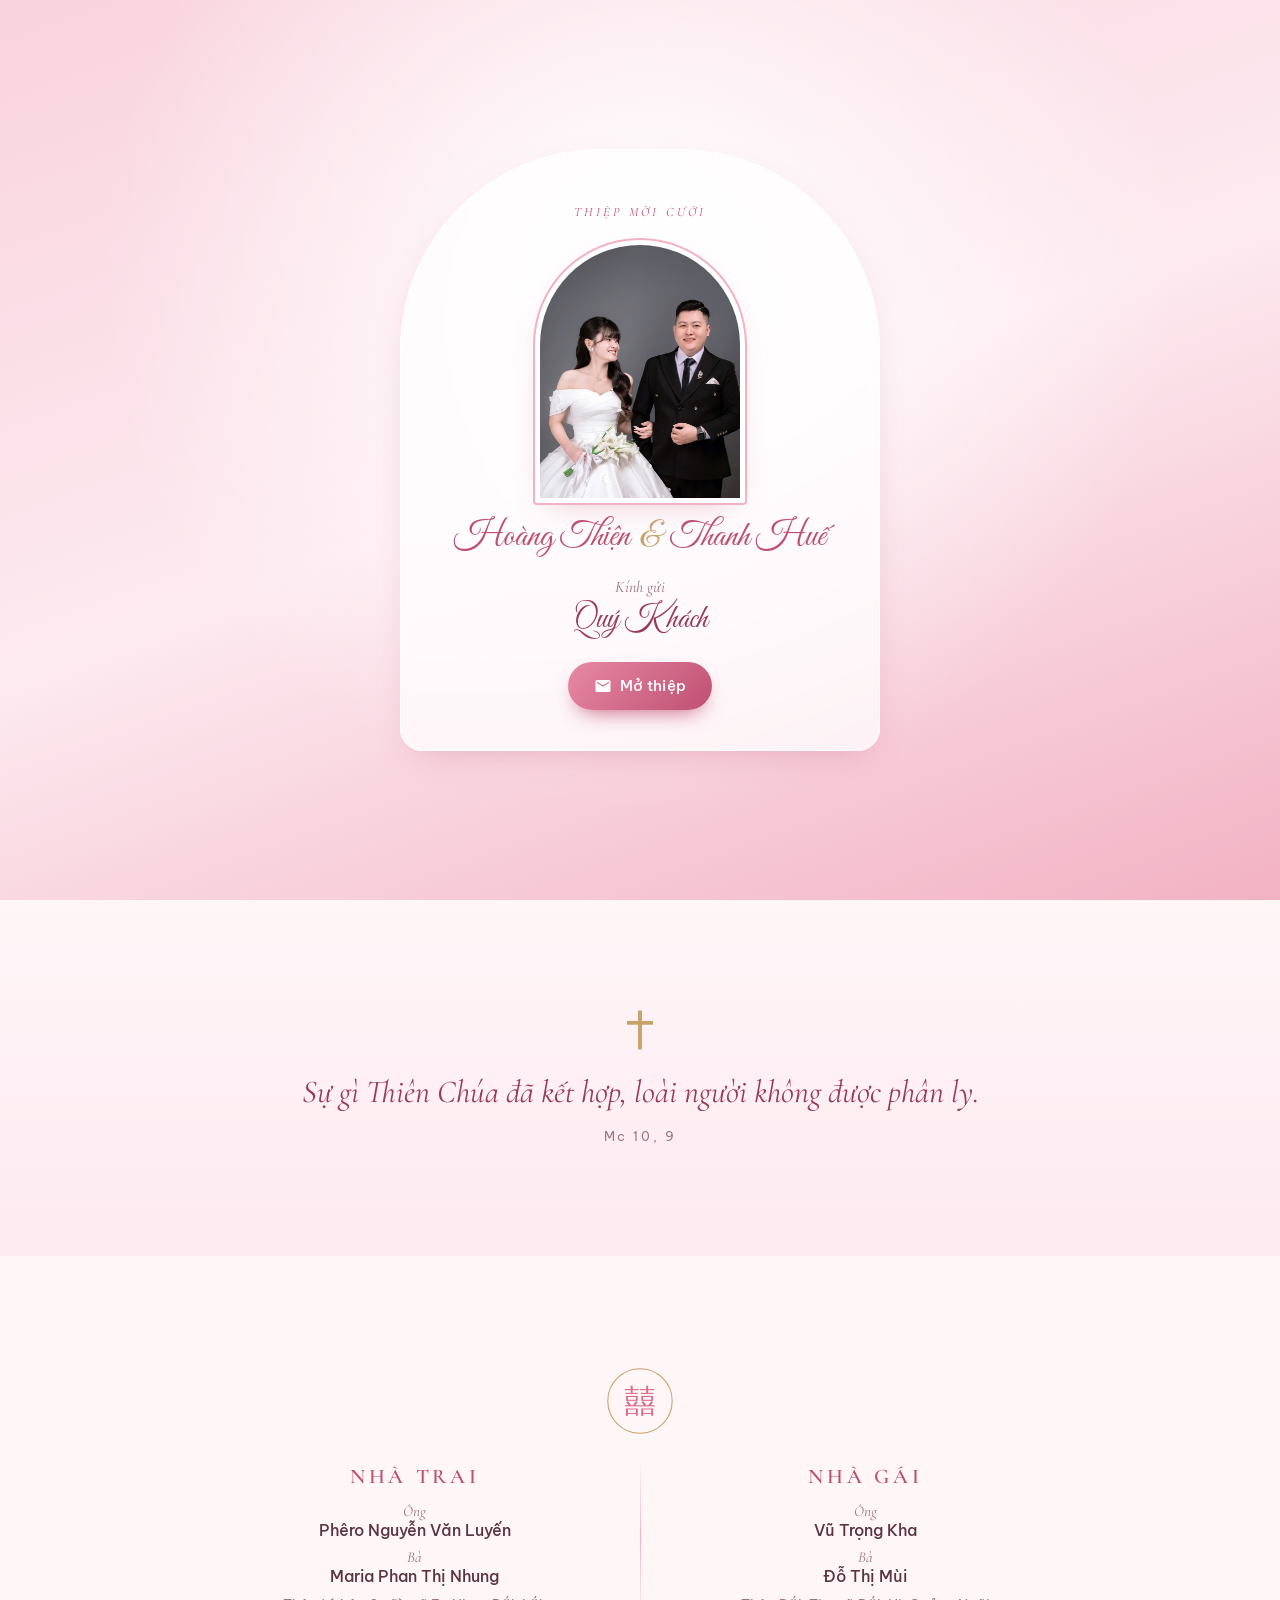
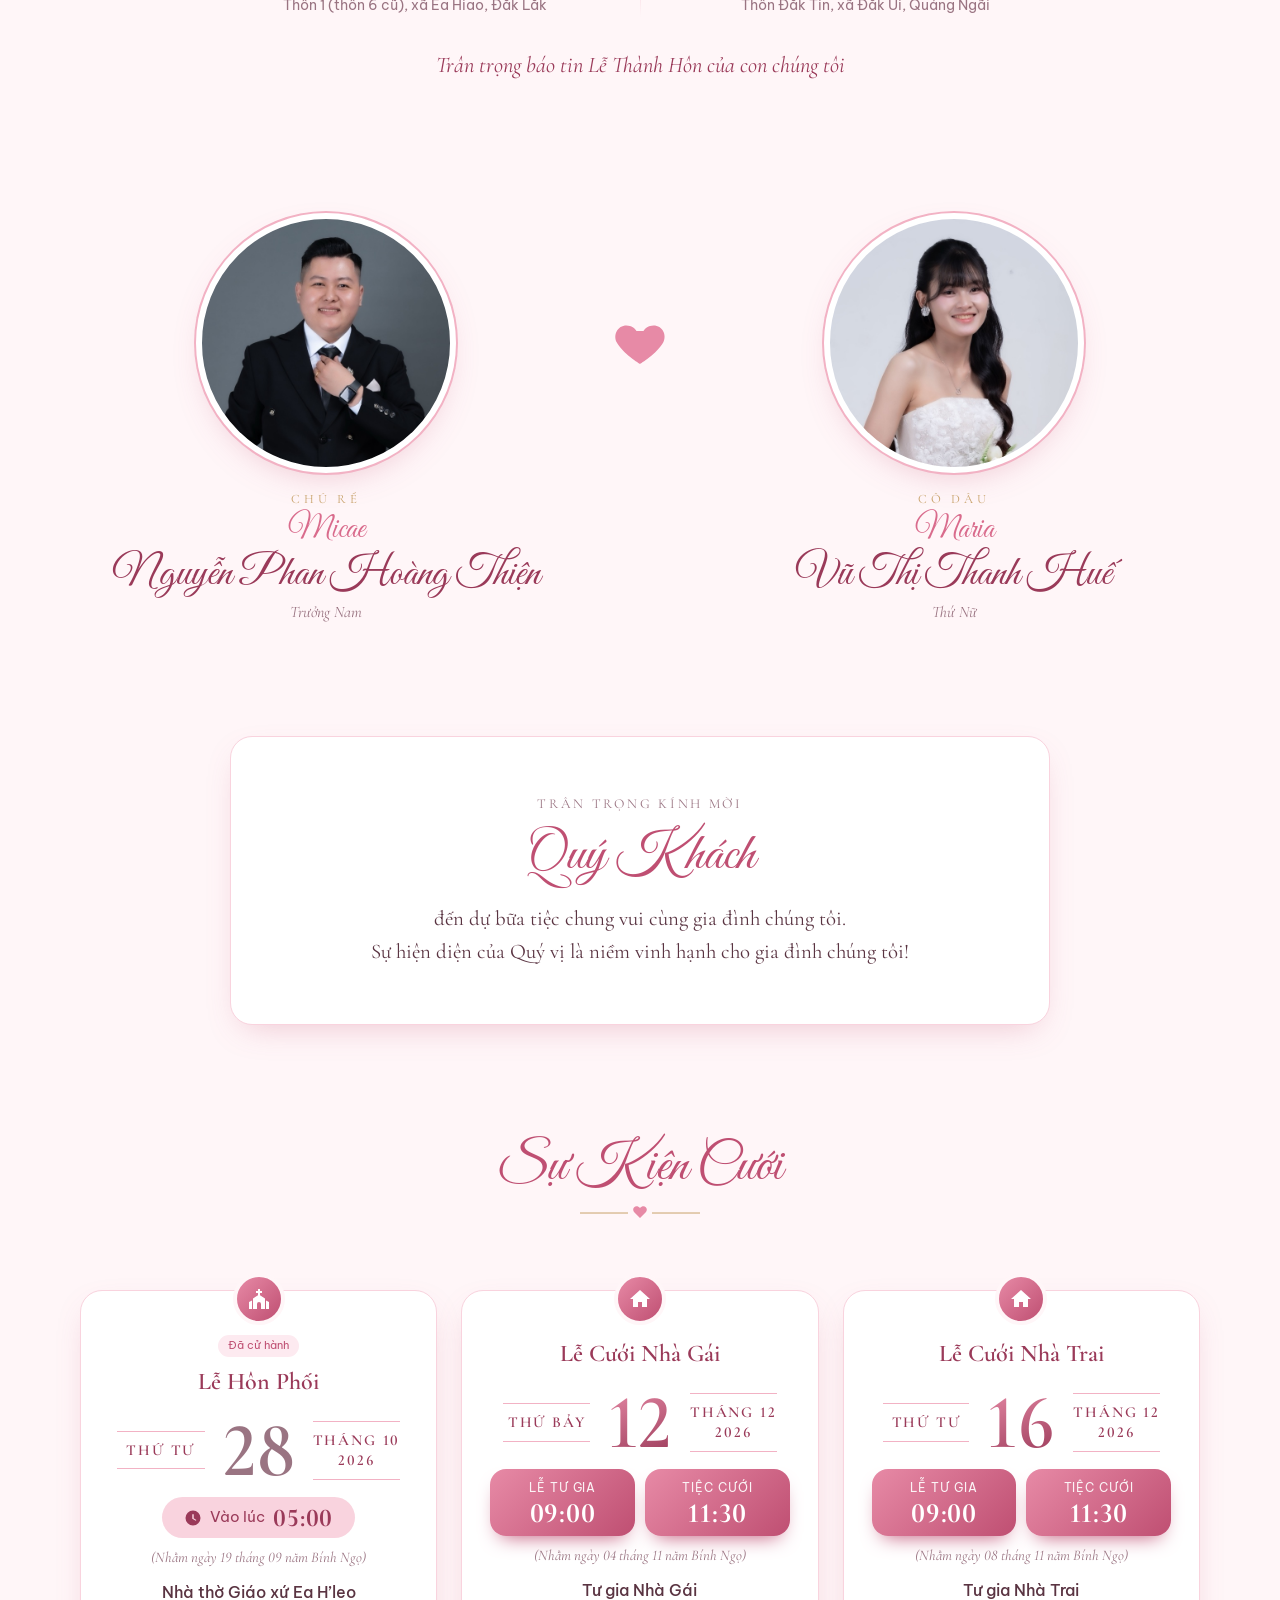
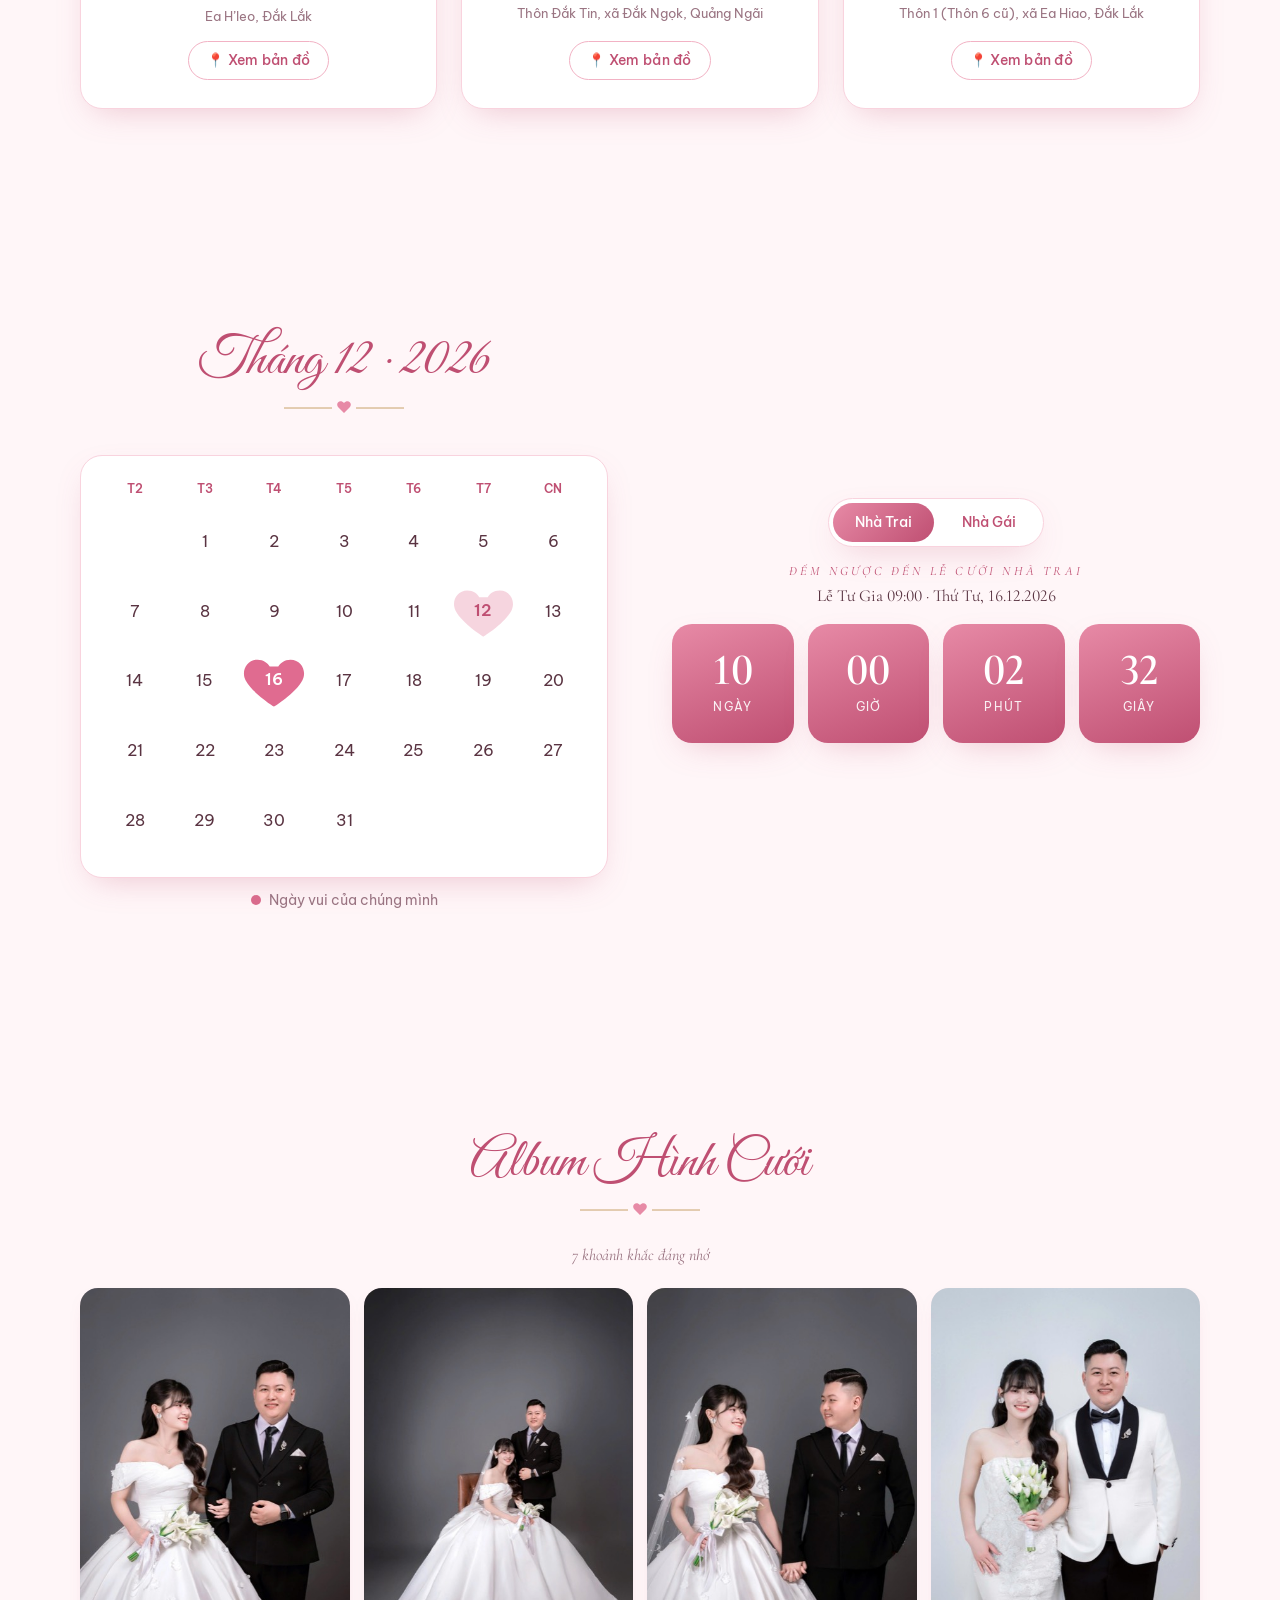
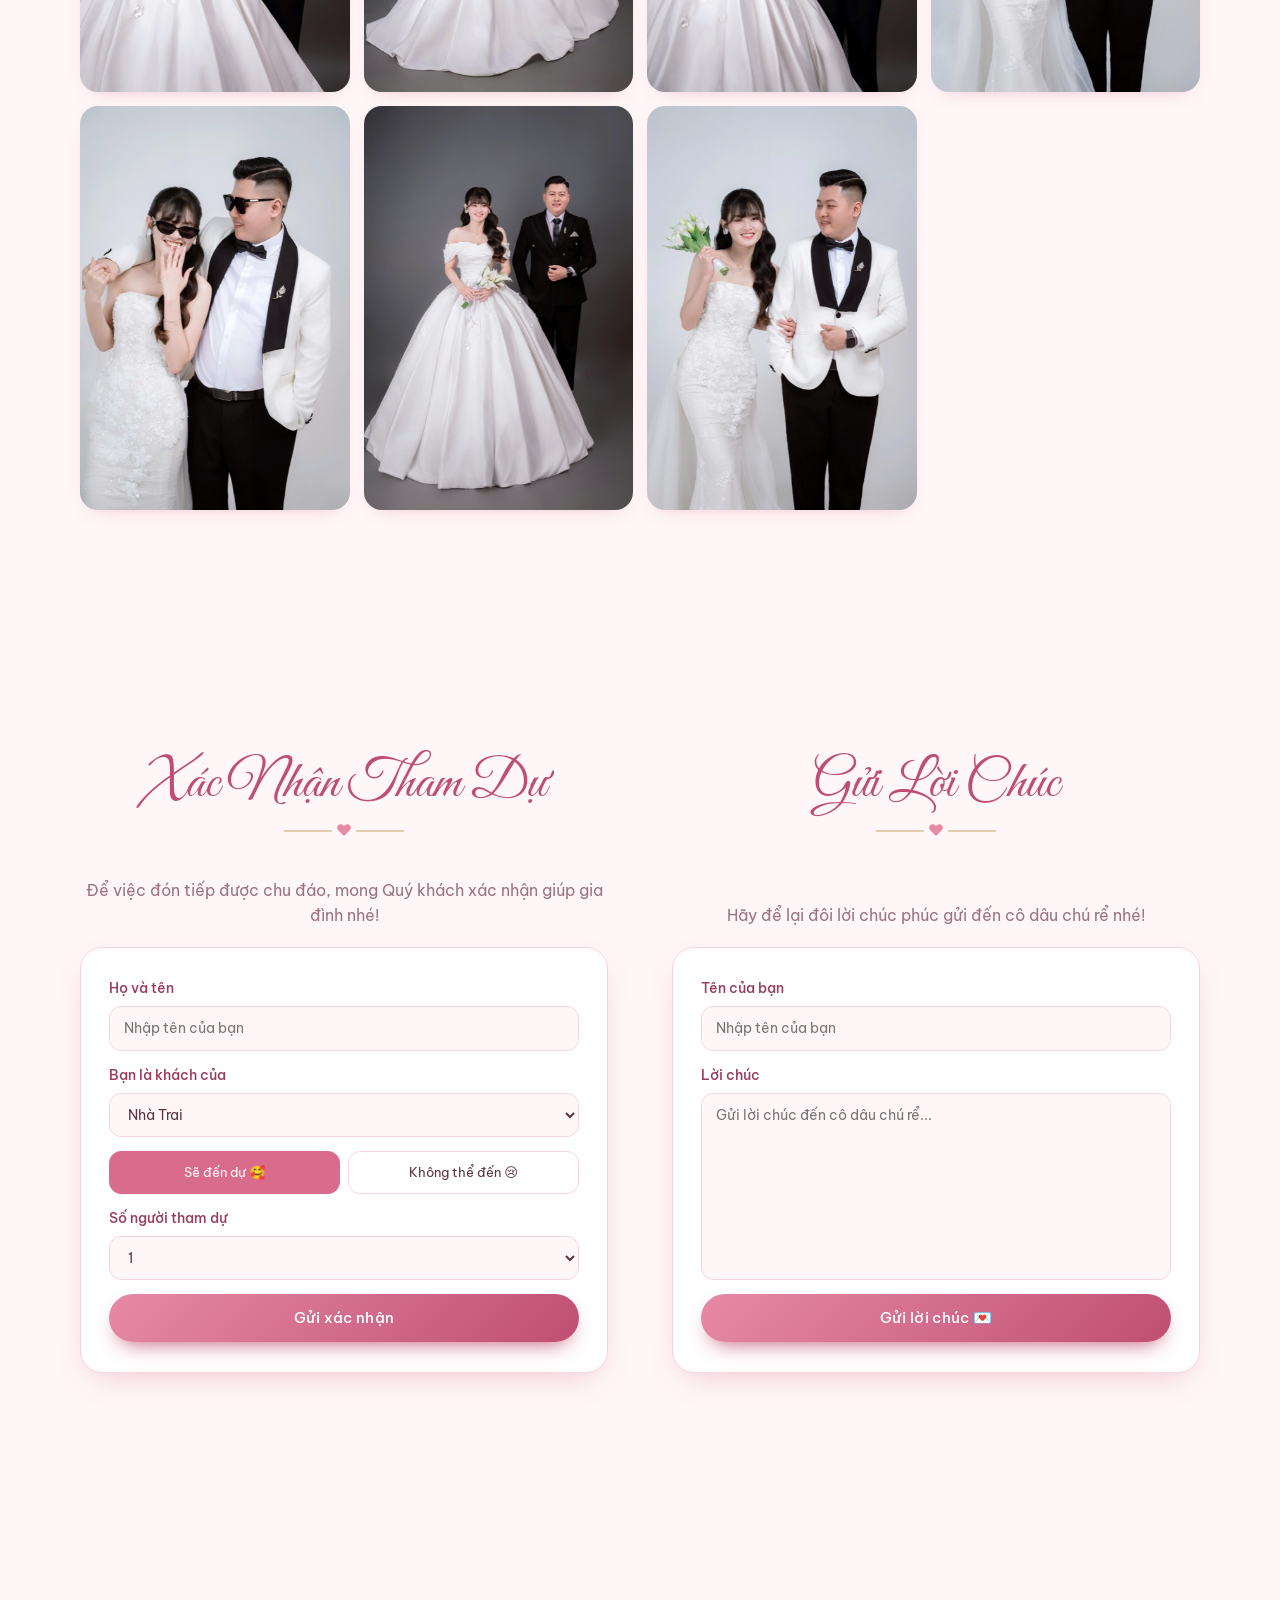
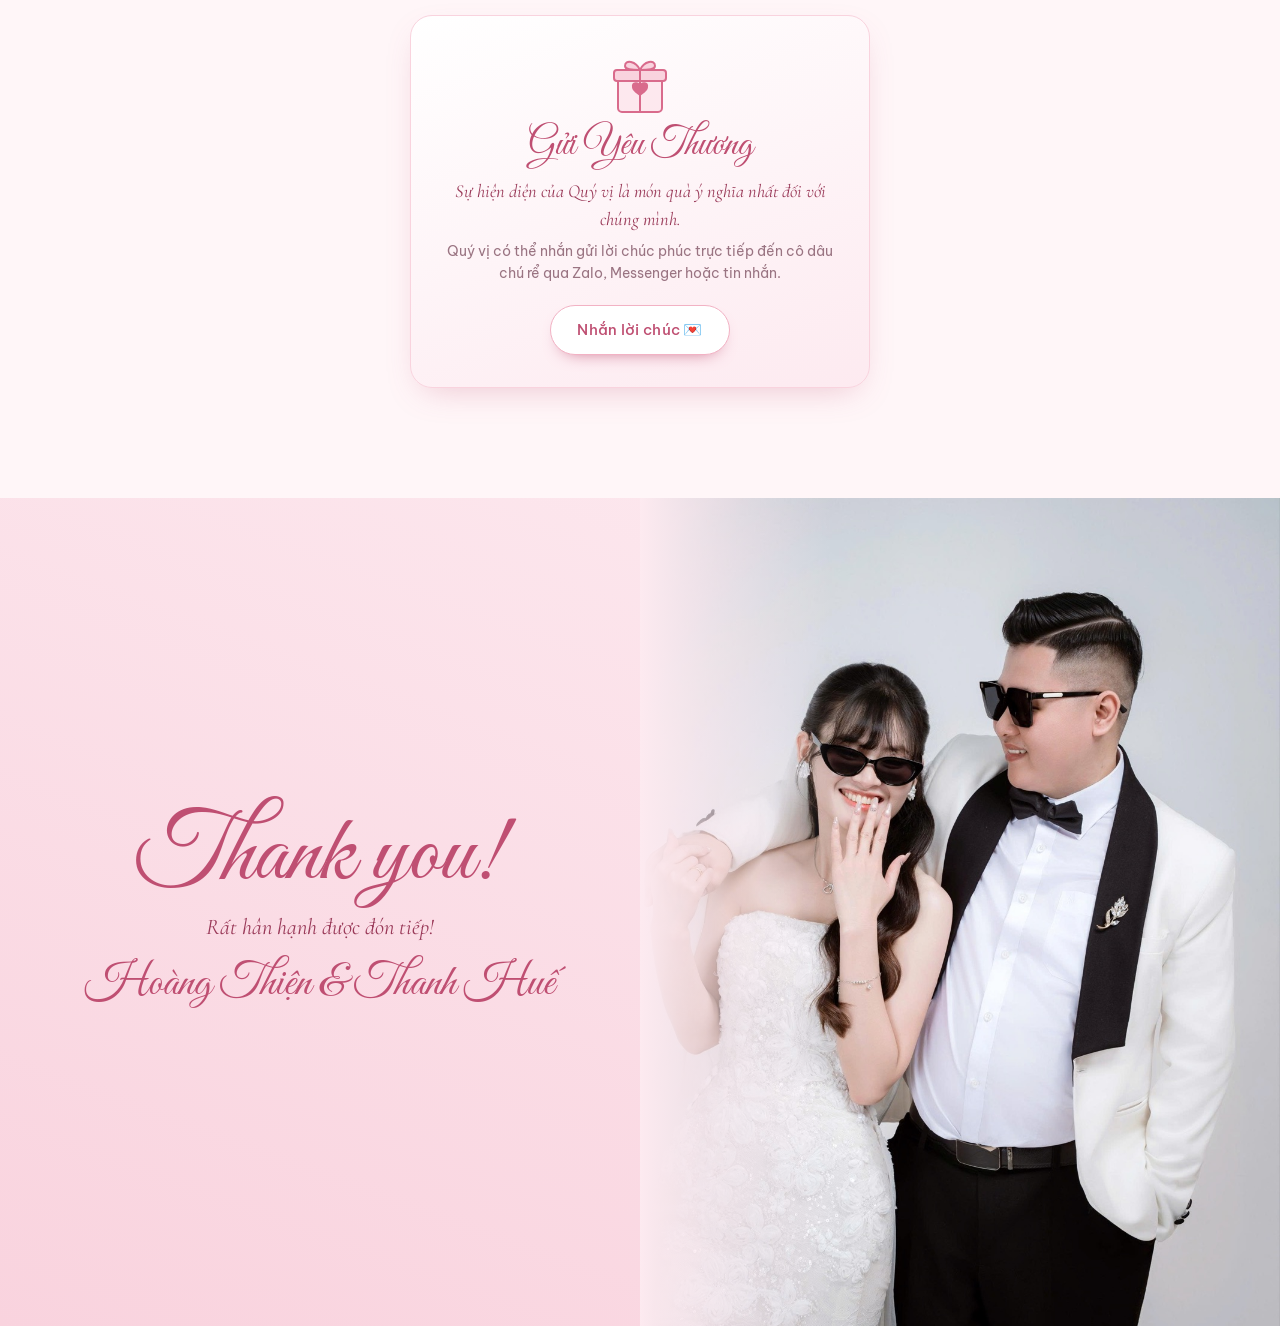
==== index.html @ 06b1a719 "first commit Co-Authored-By: Claude Opus 5.5 <noreply@anthropic.com>" ====
<!DOCTYPE html>
<html lang="vi">
<head>
  <meta charset="UTF-8" />
  <meta name="viewport" content="width=device-width, initial-scale=1, viewport-fit=cover" />
  <title>Thiệp Cưới Hoàng Thiện &amp; Thanh Huế</title>
  <meta name="description" content="Trân trọng kính mời bạn đến chung vui trong ngày thành hôn của Hoàng Thiện & Thanh Huế." />
  <meta property="og:title" content="Thiệp Cưới Hoàng Thiện & Thanh Huế" />
  <meta property="og:description" content="Trân trọng kính mời bạn đến chung vui cùng gia đình chúng tôi — 16.12.2026" />
  <meta property="og:image" content="ima/web/anh-2.jpg" />
  <meta name="theme-color" content="#f7d6df" />
  <link rel="icon" href="data:image/svg+xml,<svg xmlns='http://www.w3.org/2000/svg' viewBox='0 0 100 100'><text y='.9em' font-size='90'>💗</text></svg>" />
  <link rel="preconnect" href="https://fonts.googleapis.com" />
  <link rel="preconnect" href="https://fonts.gstatic.com" crossorigin />
  <link href="https://fonts.googleapis.com/css2?family=Great+Vibes&family=Dancing+Script:wght@500;700&family=Cormorant+Garamond:ital,wght@0,400;0,500;0,600;1,400;1,500&family=Be+Vietnam+Pro:wght@300;400;500;600&display=swap&subset=vietnamese" rel="stylesheet" />
  <link rel="preload" as="image" href="ima/web/anh-2.jpg" fetchpriority="high" />
  <link rel="stylesheet" href="css/style.css" />
</head>
<body class="locked">

  <!-- ============ MÀN HÌNH MỞ THIỆP ============ -->
  <div id="opener" class="opener">
    <div class="opener-card">
      <p class="eyebrow">Thiệp Mời Cưới</p>
      <div class="opener-photo" id="openerPhoto"></div>
      <h1 class="script names-big"><span data-f="groom.shortName"></span> <span class="amp">&amp;</span> <span data-f="bride.shortName"></span></h1>
      <p class="opener-to">Kính gửi</p>
      <p class="opener-guest script" data-guest></p>
      <button id="openBtn" class="btn btn-primary btn-pulse">
        <svg viewBox="0 0 24 24" width="18" height="18" aria-hidden="true"><path fill="currentColor" d="M20 4H4a2 2 0 0 0-2 2v12a2 2 0 0 0 2 2h16a2 2 0 0 0 2-2V6a2 2 0 0 0-2-2Zm0 4-8 5-8-5V6l8 5 8-5v2Z"/></svg>
        Mở thiệp
      </button>
    </div>
  </div>

  <div id="petals" class="petals" aria-hidden="true"></div>

  <!-- ============ NÚT NHẠC ============ -->
  <div class="music" id="music" hidden>
    <button id="musicBtn" class="music-btn" aria-label="Bật/tắt nhạc">
      <svg class="ic-on" viewBox="0 0 24 24"><path fill="currentColor" d="M12 3v10.55A4 4 0 1 0 14 17V7h4V3h-6Z"/></svg>
      <svg class="ic-off" viewBox="0 0 24 24"><path fill="currentColor" d="M4.27 3 3 4.27l9 9v.28A4 4 0 1 0 14 17v-1.73L19.73 21 21 19.73 4.27 3ZM14 7h4V3h-6v5.18l2 2V7Z"/></svg>
    </button>
    <button id="nextBtn" class="music-next" aria-label="Bài tiếp theo">
      <svg viewBox="0 0 24 24"><path fill="currentColor" d="M6 18l8.5-6L6 6v12Zm10-12v12h2V6h-2Z"/></svg>
    </button>
    <div class="music-title"><span id="songTitle"></span></div>
  </div>
  <audio id="audio" preload="none"></audio>

  <main>
    <!-- ============ BÌA ============ -->
    <section class="hero" id="hero">
      <div class="hero-img" id="heroImg"></div>
      <div class="hero-overlay"></div>
      <div class="hero-content">
        <p class="eyebrow light">We are getting married</p>
        <h1 class="script hero-names">
          <span data-f="groom.shortName"></span>
          <span class="amp">&amp;</span>
          <span data-f="bride.shortName"></span>
        </h1>
        <div class="hero-date">
          <span data-md="d">16</span><i></i><span data-md="m">12</span><i></i><span data-md="y">2026</span>
        </div>
      </div>
      <a href="#verse" class="scroll-hint" aria-label="Cuộn xuống"><span></span></a>
    </section>

    <!-- ============ KINH THÁNH ============ -->
    <section class="section verse reveal" id="verse">
      <svg class="cross" viewBox="0 0 40 60" aria-hidden="true"><path d="M17 0h6v16h17v6H23v38h-6V22H0v-6h17z" fill="currentColor"/></svg>
      <blockquote>
        <p data-f="verse.text"></p>
        <cite data-f="verse.ref"></cite>
      </blockquote>
    </section>

    <!-- ============ HAI GIA ĐÌNH ============ -->
    <section class="section families">
      <div class="ornament reveal"></div>
      <div class="family-grid">
        <div class="family reveal">
          <h3>Nhà Trai</h3>
          <p><small>Ông</small><b data-f="groom.father"></b></p>
          <p><small>Bà</small><b data-f="groom.mother"></b></p>
          <p class="addr" data-f="groom.address"></p>
        </div>
        <div class="family-divider" aria-hidden="true"></div>
        <div class="family reveal">
          <h3>Nhà Gái</h3>
          <p><small>Ông</small><b data-f="bride.father"></b></p>
          <p><small>Bà</small><b data-f="bride.mother"></b></p>
          <p class="addr" data-f="bride.address"></p>
        </div>
      </div>
      <p class="announce reveal">Trân trọng báo tin Lễ Thành Hôn của con chúng tôi</p>
    </section>

    <!-- ============ CÔ DÂU CHÚ RỂ ============ -->
    <section class="section couple">
      <div class="person reveal">
        <div class="avatar" id="groomAvatar"></div>
        <p class="role">Chú Rể</p>
        <p class="saint script" data-f="groom.saint"></p>
        <h2 class="script" data-f="groom.fullName"></h2>
        <p class="rank" data-f="groom.rank"></p>
      </div>
      <div class="heart-sep reveal" aria-hidden="true">
        <svg viewBox="0 0 24 24"><path fill="currentColor" d="M12 21s-7.5-4.6-10-9.3C.4 8.6 2.3 4.5 6.2 4.5c2.2 0 3.6 1.2 4.3 2.4h3C14.2 5.7 15.6 4.5 17.8 4.5c3.9 0 5.8 4.1 4.2 7.2C19.5 16.4 12 21 12 21Z"/></svg>
      </div>
      <div class="person reveal">
        <div class="avatar" id="brideAvatar"></div>
        <p class="role">Cô Dâu</p>
        <p class="saint script" data-f="bride.saint"></p>
        <h2 class="script" data-f="bride.fullName"></h2>
        <p class="rank" data-f="bride.rank"></p>
      </div>
    </section>

    <!-- ============ LỜI MỜI ============ -->
    <section class="section invite reveal">
      <p class="invite-lead">Trân trọng kính mời</p>
      <p class="invite-guest script" data-guest></p>
      <p class="invite-text">đến dự bữa tiệc chung vui cùng gia đình chúng tôi.<br>Sự hiện diện của Quý vị là niềm vinh hạnh cho gia đình chúng tôi!</p>
    </section>

    <!-- ============ SỰ KIỆN ============ -->
    <section class="section events">
      <h2 class="section-title script reveal">Sự Kiện Cưới</h2>
      <div class="timeline" id="timeline"></div>
    </section>

    <div class="duo duo-center">
    <!-- ============ LỊCH ============ -->
    <section class="section calendar-sec reveal">
      <h2 class="section-title script">Tháng 12 · 2026</h2>
      <div class="calendar" id="calendar"></div>
      <p class="calendar-note"><span class="dot"></span> Ngày vui của chúng mình</p>
    </section>

    <!-- ============ ĐẾM NGƯỢC ============ -->
    <section class="section countdown-sec reveal">
      <div class="side-toggle" role="tablist" aria-label="Chọn bên">
        <button type="button" role="tab" data-side="groom">Nhà Trai</button>
        <button type="button" role="tab" data-side="bride">Nhà Gái</button>
      </div>
      <p class="eyebrow" id="cdLabel">Đếm ngược</p>
      <p class="cd-when" id="cdWhen"></p>
      <div class="countdown" id="countdown">
        <div><b data-cd="d">0</b><span>Ngày</span></div>
        <div><b data-cd="h">0</b><span>Giờ</span></div>
        <div><b data-cd="m">0</b><span>Phút</span></div>
        <div><b data-cd="s">0</b><span>Giây</span></div>
      </div>
    </section>

    </div>

    <!-- ============ ALBUM ============ -->
    <section class="section gallery-sec">
      <h2 class="section-title script reveal">Album Hình Cưới</h2>
      <p class="gallery-count reveal" id="galleryCount"></p>
      <div class="gallery" id="gallery"></div>
      <div class="gallery-more">
        <button type="button" class="btn btn-soft" id="galleryMore" hidden></button>
      </div>
    </section>

    <div class="duo">
    <!-- ============ XÁC NHẬN THAM DỰ ============ -->
    <section class="section rsvp reveal" id="rsvp">
      <h2 class="section-title script">Xác Nhận Tham Dự</h2>
      <p class="muted">Để việc đón tiếp được chu đáo, mong Quý khách xác nhận giúp gia đình nhé!</p>
      <form id="rsvpForm" class="card form">
        <label>Họ và tên
          <input name="name" required maxlength="80" placeholder="Nhập tên của bạn" />
        </label>
        <label>Bạn là khách của
          <select name="side">
            <option>Nhà Trai</option>
            <option>Nhà Gái</option>
            <option>Cả hai</option>
          </select>
        </label>
        <div class="radio-row">
          <label class="pill"><input type="radio" name="attend" value="Sẽ tham dự" checked /><span>Sẽ đến dự 🥰</span></label>
          <label class="pill"><input type="radio" name="attend" value="Không thể tham dự" /><span>Không thể đến 😢</span></label>
        </div>
        <label>Số người tham dự
          <select name="count">
            <option>1</option><option>2</option><option>3</option><option>4</option><option>5+</option>
          </select>
        </label>
        <button class="btn btn-primary" type="submit">Gửi xác nhận</button>
        <p class="form-msg" id="rsvpMsg" role="status"></p>
      </form>
    </section>

    <!-- ============ SỔ LƯU BÚT ============ -->
    <section class="section wishes reveal" id="wishes">
      <h2 class="section-title script">Gửi Lời Chúc</h2>
      <p class="muted">Hãy để lại đôi lời chúc phúc gửi đến cô dâu chú rể nhé!</p>
      <form id="wishForm" class="card form">
        <label>Tên của bạn
          <input name="name" required maxlength="80" placeholder="Nhập tên của bạn" />
        </label>
        <label>Lời chúc
          <textarea name="message" required maxlength="500" rows="3" placeholder="Gửi lời chúc đến cô dâu chú rể..."></textarea>
        </label>
        <button class="btn btn-primary" type="submit">Gửi lời chúc 💌</button>
        <p class="form-msg" id="wishMsg" role="status"></p>
      </form>
      <div class="wish-list" id="wishList"></div>
    </section>

    </div>

    <!-- ============ MỪNG CƯỚI ============ -->
    <section class="section gift reveal">
      <div class="gift-box">
        <svg class="gift-icon" viewBox="0 0 64 64" aria-hidden="true">
          <path d="M10 28h44v28a4 4 0 0 1-4 4H14a4 4 0 0 1-4-4V28Z" fill="#fde8ee" stroke="currentColor" stroke-width="2"/>
          <rect x="6" y="18" width="52" height="11" rx="3" fill="#f9d3de" stroke="currentColor" stroke-width="2"/>
          <path d="M32 18v42" stroke="currentColor" stroke-width="2"/>
          <path d="M32 18c-4-9-15-11-15-4 0 4 7 4 15 4Zm0 0c4-9 15-11 15-4 0 4-7 4-15 4Z" fill="#f9d3de" stroke="currentColor" stroke-width="2" stroke-linejoin="round"/>
          <path d="M32 44c-5-3.5-8-6-8-9a3.5 3.5 0 0 1 8-1.5 3.5 3.5 0 0 1 8 1.5c0 3-3 5.5-8 9Z" fill="currentColor"/>
        </svg>
        <h2 class="script gift-title">Gửi Yêu Thương</h2>
        <p class="gift-note">Sự hiện diện của Quý vị là món quà ý nghĩa nhất đối với chúng mình.</p>
        <p class="gift-sub">Quý vị có thể nhắn gửi lời chúc phúc trực tiếp đến cô dâu chú rể qua Zalo, Messenger hoặc tin nhắn.</p>
        <button type="button" class="btn btn-soft" id="giftOpen">Nhắn lời chúc 💌</button>
      </div>
    </section>

    <!-- ============ CẢM ƠN ============ -->
    <section class="thanks" id="thanks">
      <div class="thanks-img" id="thanksImg"></div>
      <div class="thanks-overlay"></div>
      <div class="thanks-content reveal">
        <h2 class="script">Thank you!</h2>
        <p>Rất hân hạnh được đón tiếp!</p>
        <p class="script thanks-names"><span data-f="groom.shortName"></span> &amp; <span data-f="bride.shortName"></span></p>
      </div>
    </section>
  </main>

  <!-- Lightbox -->
  <div class="lightbox" id="lightbox" hidden>
    <button class="lb-close" aria-label="Đóng">×</button>
    <button class="lb-prev" aria-label="Ảnh trước">‹</button>
    <img alt="Ảnh cưới" />
    <span class="lb-count" id="lbCount"></span>
    <button class="lb-next" aria-label="Ảnh sau">›</button>
  </div>

  <!-- Hộp quà -->
  <div class="modal" id="giftModal" hidden>
    <div class="modal-card" role="dialog" aria-modal="true" aria-labelledby="giftModalTitle">
      <button type="button" class="modal-close" aria-label="Đóng">×</button>
      <h3 class="script" id="giftModalTitle">Nhắn gửi yêu thương</h3>
      <div class="gift-tabs" id="giftTabs" role="tablist"></div>
      <div class="gift-panel" id="giftPanel"></div>
      <p class="modal-thanks">Cảm ơn Quý vị đã dành tình cảm cho chúng mình 💕</p>
    </div>
  </div>

  <div class="toast" id="toast" role="status"></div>

  <script src="js/config.js"></script>
  <script src="js/gallery.js"></script>
  <script src="js/main.js"></script>
</body>
</html>
---- css/style.css ----
:root {
  --pink-50: #fff6f8;
  --pink-100: #fdeaf0;
  --pink-200: #f9d3de;
  --pink-300: #f2b2c4;
  --pink-400: #e78aa6;
  --pink-500: #d96b8c;
  --pink-600: #bf4f72;
  --pink-700: #9a3a59;
  --gold: #c8a26b;
  --ink: #5a3442;
  --muted: #9a7482;
  --white: #ffffff;
  --radius: 22px;
  --shadow: 0 12px 34px -14px rgba(191, 79, 114, .35);
  --script: "Great Vibes", "Dancing Script", cursive;
  --serif: "Cormorant Garamond", Georgia, serif;
  --sans: "Be Vietnam Pro", system-ui, -apple-system, sans-serif;
  --maxw: 520px;
}

* { box-sizing: border-box; margin: 0; padding: 0; }
html { scroll-behavior: smooth; -webkit-text-size-adjust: 100%; }
body {
  font-family: var(--sans);
  color: var(--ink);
  line-height: 1.6;
  background:
    radial-gradient(circle at 10% 10%, #ffe3ec 0, transparent 40%),
    radial-gradient(circle at 90% 80%, #fcd9e4 0, transparent 45%),
    var(--pink-100);
  min-height: 100vh;
  overflow-x: hidden;
}
body.locked { overflow: hidden; height: 100vh; }
img { max-width: 100%; display: block; }
[hidden] { display: none !important; }
h1, h2, h3 { text-wrap: balance; }
p, blockquote { text-wrap: pretty; }
button { font: inherit; cursor: pointer; }
.script { font-family: var(--script); font-weight: 400; }
.muted { color: var(--muted); text-align: center; font-size: .92rem; margin-bottom: 18px; }

main {
  max-width: var(--maxw);
  margin: 0 auto;
  background: var(--pink-50);
  box-shadow: 0 0 60px rgba(191, 79, 114, .15);
  position: relative;
  overflow: hidden;
}

.eyebrow {
  font-family: var(--serif);
  font-style: italic;
  letter-spacing: .25em;
  text-transform: uppercase;
  font-size: .8rem;
  color: var(--pink-600);
}
.eyebrow.light { color: #fff; }

/* ---------- Buttons ---------- */
.btn {
  display: inline-flex; align-items: center; justify-content: center; gap: 8px;
  border: 0; border-radius: 999px; padding: 12px 26px;
  font-weight: 500; font-size: .95rem; letter-spacing: .02em;
  transition: transform .2s, box-shadow .2s, background .2s;
  text-decoration: none;
}
.btn-primary {
  background: linear-gradient(135deg, var(--pink-400), var(--pink-600));
  color: #fff;
  box-shadow: 0 10px 22px -10px var(--pink-600);
}
.btn-primary:hover { transform: translateY(-2px); }
.btn-primary:disabled { opacity: .6; cursor: wait; }
.btn-ghost {
  background: #fff; color: var(--pink-600);
  border: 1px solid var(--pink-300);
  padding: 8px 18px; font-size: .85rem;
}
.btn-pulse { animation: pulse 2s infinite; }
@keyframes pulse {
  0% { box-shadow: 0 0 0 0 rgba(217, 107, 140, .55); }
  70% { box-shadow: 0 0 0 16px rgba(217, 107, 140, 0); }
  100% { box-shadow: 0 0 0 0 rgba(217, 107, 140, 0); }
}

/* ---------- Opener ---------- */
.opener {
  position: fixed; inset: 0; z-index: 100;
  display: grid; place-items: center;
  padding: 16px;
  background:
    radial-gradient(circle at 50% 30%, #fff 0, transparent 60%),
    linear-gradient(160deg, var(--pink-200), var(--pink-100) 50%, var(--pink-300));
  transition: opacity .9s ease, visibility .9s, transform .9s ease;
}
.opener.hide { opacity: 0; visibility: hidden; transform: scale(1.08); }
.opener-card {
  width: min(400px, 100%);
  text-align: center;
  background: rgba(255, 255, 255, .75);
  backdrop-filter: blur(6px);
  border-radius: 200px 200px var(--radius) var(--radius);
  padding: 40px 16px 32px;
  box-shadow: var(--shadow);
  border: 1px solid #fff;
  animation: rise 1s ease both;
}
.opener-photo {
  width: min(190px, 52vw); aspect-ratio: 4 / 5; margin: 18px auto 12px;
  border-radius: 999px 999px 18px 18px;
  background: 50% 8% / 118% auto no-repeat var(--pink-200);
  border: 5px solid #fff;
  box-shadow: 0 0 0 2px var(--pink-300), var(--shadow);
}
.names-big { font-size: clamp(1.55rem, 7.6vw, 2.5rem); color: var(--pink-600); line-height: 1.3; white-space: nowrap; }
.amp { color: var(--gold); padding: 0 .1em; }
.opener-to { margin-top: 14px; font-family: var(--serif); font-style: italic; color: var(--muted); }
.opener-guest { font-size: 2rem; color: var(--pink-700); margin-bottom: 20px; line-height: 1.3; }
@keyframes rise { from { opacity: 0; transform: translateY(30px); } to { opacity: 1; transform: none; } }

/* ---------- Petals ---------- */
.petals { position: fixed; inset: 0; pointer-events: none; z-index: 60; overflow: hidden; }
.petal {
  position: absolute; top: -40px;
  color: var(--pink-400);
  opacity: .8;
  animation: fall linear forwards;
}
@keyframes fall {
  0% { transform: translate(0, 0) rotate(0); }
  50% { transform: translate(var(--dx), 55vh) rotate(180deg); }
  100% { transform: translate(calc(var(--dx) * -1), 110vh) rotate(360deg); opacity: .2; }
}

/* ---------- Music ---------- */
.music {
  position: fixed; z-index: 70;
  right: max(14px, calc(50vw - var(--maxw) / 2 + 14px));
  bottom: calc(16px + env(safe-area-inset-bottom));
  display: flex; align-items: center; gap: 6px;
  flex-direction: row-reverse;
}
.music-btn, .music-next {
  width: 44px; height: 44px; border-radius: 50%; border: 0;
  display: grid; place-items: center;
  background: linear-gradient(135deg, var(--pink-400), var(--pink-600));
  color: #fff; box-shadow: var(--shadow);
}
.music-next { width: 34px; height: 34px; background: rgba(255, 255, 255, .92); color: var(--pink-600); }
.music-btn svg { width: 20px; height: 20px; }
.music-next svg { width: 16px; height: 16px; }
.music-btn .ic-off { display: none; }
.music.paused .music-btn .ic-on { display: none; }
.music.paused .music-btn .ic-off { display: block; }
.music:not(.paused) .music-btn { animation: spin 4s linear infinite; }
@keyframes spin { to { transform: rotate(360deg); } }
/* Tên bài chỉ hiện vài giây khi đổi bài, không che nội dung */
.music-title {
  max-width: min(200px, 52vw); overflow: hidden; white-space: nowrap; text-overflow: ellipsis;
  background: rgba(255, 255, 255, .95); color: var(--pink-700);
  font-size: .75rem; padding: 6px 12px; border-radius: 999px;
  box-shadow: var(--shadow);
  opacity: 0; transform: translateX(8px); pointer-events: none;
  transition: opacity .4s, transform .4s;
}
.music.show-title:not(.paused) .music-title { opacity: 1; transform: none; }

/* ---------- Hero ---------- */
.hero { position: relative; height: 100vh; height: 100svh; min-height: 560px; color: #fff; overflow: hidden; }
.hero-img {
  position: absolute; inset: 0;
  background: center 25% / cover no-repeat var(--pink-300);
  transform: scale(1.1);
  animation: kenburns 18s ease-in-out infinite alternate;
}
@keyframes kenburns { to { transform: scale(1); } }
.hero-overlay {
  position: absolute; inset: 0;
  background: linear-gradient(to bottom, rgba(154, 58, 89, .1) 0%, rgba(154, 58, 89, 0) 40%, rgba(120, 40, 70, .65) 100%);
}
.hero-content {
  position: absolute; left: 0; right: 0; bottom: 13%;
  text-align: center; padding: 0 16px;
}
.hero-names {
  font-size: clamp(3rem, 14vw, 4.4rem); line-height: 1.05; margin: 6px 0 12px;
  text-shadow: 0 4px 20px rgba(0, 0, 0, .3);
}
.hero-names span { display: block; }
.hero-names .amp { font-size: .7em; color: #ffe2b8; }
.hero-date {
  display: inline-flex; align-items: center; gap: 12px;
  font-family: var(--serif); font-size: 1.4rem; letter-spacing: .1em;
}
.hero-date i { width: 6px; height: 6px; border-radius: 50%; background: #fff; display: block; }
.scroll-hint {
  position: absolute; left: 50%; bottom: 22px; transform: translateX(-50%);
  width: 24px; height: 38px; border: 2px solid rgba(255, 255, 255, .8); border-radius: 14px;
}
.scroll-hint span {
  position: absolute; left: 50%; top: 7px; width: 4px; height: 8px; margin-left: -2px;
  background: #fff; border-radius: 2px; animation: scrolldot 1.6s infinite;
}
@keyframes scrolldot { to { transform: translateY(12px); opacity: 0; } }

/* ---------- Sections ---------- */
.section { padding: 52px 18px; position: relative; }
.section-title {
  text-align: center; color: var(--pink-600);
  font-size: clamp(2.3rem, 10vw, 2.9rem); line-height: 1.2; margin-bottom: 26px;
}
.section-title::after {
  content: ""; display: block; width: 120px; height: 14px; margin: 6px auto 0;
  background: url("data:image/svg+xml,%3Csvg xmlns='http://www.w3.org/2000/svg' viewBox='0 0 120 14'%3E%3Cpath d='M0 7h48M72 7h48' stroke='%23c8a26b' stroke-width='1'/%3E%3Cpath d='M60 2c-3-4-9-1-6 4l6 6 6-6c3-5-3-8-6-4z' fill='%23e78aa6'/%3E%3C/svg%3E") center/contain no-repeat;
}

/* Verse */
.verse { text-align: center; background: linear-gradient(var(--pink-50), var(--pink-100)); }
.cross { width: 26px; height: 40px; color: var(--gold); margin: 0 auto 18px; display: block; }
.verse blockquote p {
  font-family: var(--serif); font-style: italic; font-size: 1.45rem; line-height: 1.5; color: var(--pink-700);
}
.verse cite { display: block; margin-top: 10px; font-style: normal; letter-spacing: .2em; font-size: .8rem; color: var(--muted); }

/* Families */
.families { text-align: center; }
.ornament {
  width: 70px; height: 70px; margin: 0 auto 24px;
  background: url("data:image/svg+xml,%3Csvg xmlns='http://www.w3.org/2000/svg' viewBox='0 0 100 100'%3E%3Ccircle cx='50' cy='50' r='46' fill='none' stroke='%23c8a26b' stroke-width='1.5'/%3E%3Ctext x='50' y='66' font-size='46' text-anchor='middle' fill='%23d96b8c' font-family='serif'%3E%E5%9B%8D%3C/text%3E%3C/svg%3E") center/contain no-repeat;
}
.family-grid { display: grid; grid-template-columns: 1fr 1px 1fr; gap: 10px; align-items: start; }
.family-divider { background: linear-gradient(transparent, var(--pink-300), transparent); height: 100%; }
.family h3 {
  font-family: var(--serif); text-transform: uppercase; letter-spacing: .18em;
  font-size: 1.05rem; color: var(--pink-600); margin-bottom: 8px; font-weight: 600;
}
.family p { font-size: clamp(.8rem, 3.5vw, .92rem); }
.family p + p { margin-top: 6px; }
.family small { display: block; font-family: var(--serif); font-style: italic; color: var(--muted); font-size: .85rem; line-height: 1.2; }
.family b { font-weight: 500; display: block; line-height: 1.35; }
.family .addr { color: var(--muted); font-size: .78rem; margin-top: 8px; line-height: 1.5; }
.announce {
  margin-top: 30px; font-family: var(--serif); font-style: italic; font-size: 1.15rem; color: var(--pink-700);
}

/* Couple */
.couple { text-align: center; padding-top: 10px; }
.person h2 { font-size: clamp(1.5rem, 7.4vw, 2.4rem); color: var(--pink-700); line-height: 1.25; white-space: nowrap; }
.saint { font-size: clamp(1.5rem, 6.4vw, 2rem); color: var(--pink-500); line-height: 1.1; margin-top: 4px; }
.avatar {
  width: 190px; height: 190px; margin: 0 auto 16px; border-radius: 50%;
  background-color: var(--pink-200);
  background-size: cover; background-repeat: no-repeat;
  border: 6px solid #fff;
  box-shadow: 0 0 0 2px var(--pink-300), var(--shadow);
}
.role { font-family: var(--serif); letter-spacing: .3em; text-transform: uppercase; font-size: .8rem; color: var(--gold); }
.rank { font-family: var(--serif); font-style: italic; color: var(--muted); }
.heart-sep { margin: 26px auto; width: 40px; color: var(--pink-400); animation: beat 1.4s infinite; }
@keyframes beat { 0%, 100% { transform: scale(1); } 15% { transform: scale(1.18); } 30% { transform: scale(1); } 45% { transform: scale(1.12); } }

/* Invite */
.invite {
  text-align: center; margin: 0 16px;
  background: #fff; border-radius: var(--radius); box-shadow: var(--shadow);
  border: 1px solid var(--pink-200);
  padding: 40px 20px;
}
.invite-lead { font-family: var(--serif); letter-spacing: .2em; text-transform: uppercase; font-size: .85rem; color: var(--muted); }
.invite-guest { font-size: clamp(2.2rem, 10vw, 2.8rem); color: var(--pink-600); margin: 6px 0 10px; line-height: 1.3; }
.invite-text { font-family: var(--serif); font-size: 1.1rem; line-height: 1.6; }

/* Timeline */
.timeline { display: grid; gap: 18px; }
.event {
  background: #fff; border-radius: var(--radius); box-shadow: var(--shadow);
  padding: 22px 20px 20px; text-align: center; position: relative;
  border: 1px solid var(--pink-200);
}
.event.past { opacity: .82; }
.event-icon {
  width: 52px; height: 52px; margin: -48px auto 10px; border-radius: 50%;
  display: grid; place-items: center; color: #fff;
  background: linear-gradient(135deg, var(--pink-400), var(--pink-600));
  border: 4px solid var(--pink-50);
}
.event-icon svg { width: 24px; height: 24px; }
.event h3 { font-family: var(--serif); font-size: 1.35rem; color: var(--pink-700); font-weight: 600; }
.event .badge {
  display: inline-block; font-size: .7rem; padding: 2px 10px; border-radius: 999px;
  background: var(--pink-100); color: var(--pink-600); margin-bottom: 6px;
}
.event-when { display: flex; align-items: center; justify-content: center; gap: 14px; margin: 10px 0 4px; }
.event-when .time { font-family: var(--serif); font-size: 1.6rem; font-weight: 600; color: var(--pink-600); }
.event-when .sep { width: 1px; height: 38px; background: var(--pink-300); }
.event-when .date { text-align: left; font-size: .85rem; line-height: 1.4; }
.event-when .date b { font-family: var(--serif); font-size: 1.15rem; display: block; color: var(--ink); }
.event-date {
  display: grid; grid-template-columns: 1fr auto 1fr; align-items: center; gap: 14px;
  margin: 14px 0 12px;
}
.ed-side {
  font-family: var(--serif); font-weight: 600; text-transform: uppercase; letter-spacing: .12em;
  font-size: .95rem; line-height: 1.35; color: var(--pink-700);
  border-top: 1.5px solid var(--pink-300); border-bottom: 1.5px solid var(--pink-300);
  padding: 8px 0;
}
.ed-day {
  font-family: var(--serif); font-weight: 600; font-size: 4.2rem; line-height: .9;
  color: var(--pink-600); padding: 0 4px;
  background: linear-gradient(160deg, var(--pink-400), var(--pink-700));
  -webkit-background-clip: text; background-clip: text; -webkit-text-fill-color: transparent;
}
.event-time {
  display: inline-flex; align-items: center; gap: 8px;
  background: linear-gradient(135deg, var(--pink-400), var(--pink-600)); color: #fff;
  border-radius: 999px; padding: 8px 22px; margin-bottom: 8px;
  font-size: .95rem; box-shadow: 0 10px 20px -10px var(--pink-600);
}
.event-time svg { width: 18px; height: 18px; }
.event-times { display: flex; justify-content: center; gap: 10px; margin-bottom: 8px; width: 100%; }
.event-times .event-time { margin-bottom: 0; }
.event-times.multi .event-time {
  flex: 1; max-width: 150px; flex-direction: column; gap: 2px;
  border-radius: 16px; padding: 10px 8px 9px;
}
.event-times.multi .event-time small { white-space: nowrap; font-size: .72rem; letter-spacing: .08em; text-transform: uppercase; opacity: .92; }
.event-times.multi .event-time b { font-size: 1.75rem; }
.event-time b { font-family: var(--serif); font-size: 1.6rem; font-weight: 700; line-height: 1; letter-spacing: .03em; }
.event.past .ed-day { background: none; -webkit-text-fill-color: var(--muted); color: var(--muted); }
.event.past .event-time { background: var(--pink-200); color: var(--pink-700); box-shadow: none; }
.event h3 { font-size: 1.5rem !important; }
.event .lunar { font-family: var(--serif); font-style: italic; color: var(--muted); font-size: .92rem; }
.event .place { font-weight: 500; margin-top: 10px; }
.event .address { font-size: .82rem; color: var(--muted); margin-bottom: 14px; }
.timeline .event { margin-top: 26px; }

/* Calendar */
.calendar-sec { text-align: center; }
.calendar {
  background: #fff; border-radius: var(--radius); box-shadow: var(--shadow);
  padding: 18px 14px; display: grid; grid-template-columns: repeat(7, 1fr); gap: 6px;
  border: 1px solid var(--pink-200);
}
.calendar .dow { font-size: .72rem; font-weight: 600; color: var(--pink-600); padding-bottom: 6px; }
.calendar .day { aspect-ratio: 1; display: grid; place-items: center; font-size: .9rem; border-radius: 50%; position: relative; }
.calendar .day.mark { color: #fff; font-weight: 600; }
.calendar .day.mark::before {
  content: ""; position: absolute; inset: -2px; z-index: 0;
  background: url("data:image/svg+xml,%3Csvg xmlns='http://www.w3.org/2000/svg' viewBox='0 0 24 24'%3E%3Cpath fill='%23e06b90' d='M12 21s-7.5-4.6-10-9.3C.4 8.6 2.3 4.5 6.2 4.5c2.2 0 3.6 1.2 4.3 2.4h3C14.2 5.7 15.6 4.5 17.8 4.5c3.9 0 5.8 4.1 4.2 7.2C19.5 16.4 12 21 12 21Z'/%3E%3C/svg%3E") center/contain no-repeat;
  animation: beat 1.6s infinite;
}
.calendar .day.mark span { position: relative; z-index: 1; margin-top: -2px; }
.calendar-note { margin-top: 12px; font-size: .85rem; color: var(--muted); display: flex; gap: 8px; align-items: center; justify-content: center; }
.calendar-note .dot { width: 10px; height: 10px; border-radius: 50%; background: var(--pink-500); }

/* Countdown */
.countdown-sec { text-align: center; padding-top: 10px; }
.countdown { display: grid; grid-template-columns: repeat(4, 1fr); gap: 10px; margin-top: 14px; }
.countdown div {
  background: linear-gradient(160deg, var(--pink-400), var(--pink-600)); color: #fff;
  border-radius: 16px; padding: 14px 4px; box-shadow: var(--shadow);
}
.countdown b { display: block; font-family: var(--serif); font-size: 2rem; line-height: 1; font-weight: 600; }
.countdown span { font-size: .72rem; letter-spacing: .1em; text-transform: uppercase; opacity: .9; }
.side-toggle {
  display: inline-grid; grid-template-columns: 1fr 1fr; gap: 4px; padding: 4px; margin-bottom: 14px;
  background: #fff; border: 1px solid var(--pink-200); border-radius: 999px; box-shadow: var(--shadow);
}
.side-toggle button {
  border: 0; background: transparent; color: var(--pink-600); font-weight: 500; font-size: .9rem;
  padding: 8px 22px; border-radius: 999px; transition: background .25s, color .25s;
}
.side-toggle button.on { background: linear-gradient(135deg, var(--pink-400), var(--pink-600)); color: #fff; }
.cd-when { font-family: var(--serif); font-size: 1.05rem; color: var(--ink); margin-top: 2px; }
.calendar .day.mark.dim { color: var(--pink-600); }
.calendar .day.mark.dim::before { opacity: .28; animation: none; }
.countdown.done { display: block; font-family: var(--script); font-size: 2.2rem; color: var(--pink-600); }

/* Gallery — lưới so le, thêm bao nhiêu ảnh cũng được */
.gallery-count { text-align: center; font-family: var(--serif); font-style: italic; color: var(--muted); margin: -14px 0 20px; }
.gallery { display: grid; grid-template-columns: repeat(var(--cols, 2), 1fr); gap: 8px; align-items: start; }
.g-col { display: grid; gap: 8px; }
.g-item {
  position: relative; display: block; width: 100%; border: 0; padding: 0; overflow: hidden;
  border-radius: 14px; background: linear-gradient(110deg, var(--pink-100) 30%, var(--pink-50) 50%, var(--pink-100) 70%) 0 0 / 200% 100%;
  animation: shimmer 1.4s linear infinite;
  box-shadow: 0 8px 20px -14px rgba(191, 79, 114, .5);
}
.g-item.loaded { animation: none; background: var(--pink-100); }
.g-item img { width: 100%; height: 100%; object-fit: cover; opacity: 0; transition: opacity .5s, transform .6s; }
.g-item.loaded img { opacity: 1; }
.g-item::after {
  content: ""; position: absolute; inset: 0; opacity: 0; transition: opacity .3s;
  background: rgba(154, 58, 89, .25) url("data:image/svg+xml,%3Csvg xmlns='http://www.w3.org/2000/svg' viewBox='0 0 24 24' fill='white'%3E%3Cpath d='M15.5 14h-.8l-.3-.3A6.5 6.5 0 1 0 14 15.5l.3.3v.8l5 5 1.5-1.5-5-5Zm-6 0a4.5 4.5 0 1 1 0-9 4.5 4.5 0 0 1 0 9Zm.5-7H9v2H7v1h2v2h1v-2h2V9h-2V7Z'/%3E%3C/svg%3E") center / 34px no-repeat;
}
.g-item:hover img { transform: scale(1.05); }
.g-item:hover::after { opacity: 1; }
.g-new { animation: popin .6s ease both !important; }
@keyframes popin { from { opacity: 0; transform: translateY(20px) scale(.97); } to { opacity: 1; transform: none; } }
@keyframes shimmer { to { background-position: -200% 0; } }
.gallery-more { text-align: center; margin-top: 22px; }
.gallery-more .btn { white-space: pre; }
.lb-count {
  position: absolute; top: 22px; left: 50%; transform: translateX(-50%);
  color: #fff; font-size: .85rem; letter-spacing: .1em; background: rgba(255, 255, 255, .15);
  padding: 4px 14px; border-radius: 999px; font-variant-numeric: lining-nums;
}

.lightbox {
  position: fixed; inset: 0; z-index: 200; background: rgba(40, 10, 22, .92);
  display: grid; place-items: center; padding: 16px;
}
.lightbox[hidden] { display: none; }
.lightbox img { max-height: 88vh; max-width: 100%; border-radius: 10px; }
.lightbox button {
  position: absolute; background: rgba(255, 255, 255, .15); color: #fff; border: 0;
  width: 44px; height: 44px; border-radius: 50%; font-size: 1.8rem; line-height: 1;
}
.lb-close { top: 16px; right: 16px; }
.lb-prev { left: 12px; top: 50%; transform: translateY(-50%); }
.lb-next { right: 12px; top: 50%; transform: translateY(-50%); }

/* Forms */
.card { background: #fff; border-radius: var(--radius); box-shadow: var(--shadow); padding: 22px 18px; border: 1px solid var(--pink-200); }
.form { display: grid; gap: 14px; }
.form label { display: grid; gap: 6px; font-size: .85rem; font-weight: 500; color: var(--pink-700); }
.form input:not([type="radio"]), .form select, .form textarea {
  width: 100%; font: inherit; font-weight: 400; color: var(--ink);
  border: 1px solid var(--pink-200); background: var(--pink-50);
  border-radius: 12px; padding: 11px 14px; outline: none;
  transition: border-color .2s, box-shadow .2s;
}
.form input:focus, .form select:focus, .form textarea:focus { border-color: var(--pink-400); box-shadow: 0 0 0 3px rgba(231, 138, 166, .25); }
.radio-row { display: grid; grid-template-columns: 1fr 1fr; gap: 8px; }
.pill input { position: absolute; opacity: 0; pointer-events: none; }
.pill span {
  display: block; text-align: center; padding: 10px 6px; border-radius: 12px;
  border: 1px solid var(--pink-200); font-weight: 400; font-size: .82rem; color: var(--ink); cursor: pointer;
  transition: all .2s;
}
.pill input:checked + span { background: var(--pink-500); color: #fff; border-color: var(--pink-500); }
.pill input:focus-visible + span { box-shadow: 0 0 0 3px rgba(231, 138, 166, .4); }
.form-msg:empty { display: none; }
.form-msg { text-align: center; font-size: .88rem; color: var(--pink-600); min-height: 1.2em; }

/* Wishes */
.wish-list { margin-top: 18px; display: grid; gap: 10px; max-height: 420px; overflow-y: auto; padding: 2px; }
.wish {
  background: #fff; border-radius: 16px; padding: 12px 16px; border-left: 4px solid var(--pink-400);
  box-shadow: 0 6px 16px -10px rgba(191, 79, 114, .4);
  animation: rise .5s ease both;
}
.wish b { color: var(--pink-600); font-weight: 600; font-size: .9rem; }
.wish p { font-size: .9rem; white-space: pre-wrap; word-break: break-word; }

/* Gift — tế nhị */
.gift-box {
  max-width: 460px; margin: 0 auto; text-align: center;
  padding: 36px 24px 32px; border-radius: var(--radius);
  background: linear-gradient(160deg, #fff, var(--pink-100));
  border: 1px solid var(--pink-200); box-shadow: var(--shadow);
}
.gift-icon { width: 64px; height: 64px; color: var(--pink-500); margin: 0 auto 6px; display: block; animation: float 3s ease-in-out infinite; }
@keyframes float { 50% { transform: translateY(-6px) rotate(-3deg); } }
.gift-title { font-size: 2.4rem; color: var(--pink-600); line-height: 1.2; margin-bottom: 10px; }
.gift-note { font-family: var(--serif); font-style: italic; font-size: 1.15rem; color: var(--pink-700); line-height: 1.5; }
.gift-sub { font-size: .85rem; color: var(--muted); margin: 8px 0 20px; }
.btn-soft { background: #fff; color: var(--pink-600); border: 1px solid var(--pink-300); box-shadow: 0 8px 18px -12px var(--pink-600); }
.btn-soft:hover { background: var(--pink-50); transform: translateY(-2px); }

.modal {
  position: fixed; inset: 0; z-index: 210; display: grid; place-items: center; padding: 16px;
  background: rgba(90, 30, 55, .45); backdrop-filter: blur(4px);
  opacity: 0; transition: opacity .3s;
}
.modal[hidden] { display: none; }
.modal.open { opacity: 1; }
.modal-card {
  position: relative; width: min(380px, 100%); max-height: 92vh; overflow-y: auto;
  background: #fff; border-radius: var(--radius); padding: 28px 22px 22px; text-align: center;
  box-shadow: 0 30px 60px -20px rgba(90, 30, 55, .5);
  transform: translateY(24px) scale(.97); transition: transform .3s;
}
.modal.open .modal-card { transform: none; }
.modal-card h3 { font-size: 2.1rem; color: var(--pink-600); line-height: 1.2; margin-bottom: 14px; }
.modal-close {
  position: absolute; top: 10px; right: 10px; width: 36px; height: 36px; border-radius: 50%;
  border: 0; background: var(--pink-50); color: var(--pink-600); font-size: 1.4rem; line-height: 1;
}
.gift-tabs { display: inline-grid; grid-auto-flow: column; gap: 4px; padding: 4px; margin-bottom: 16px; background: var(--pink-50); border-radius: 999px; }
.gift-tabs[hidden] { display: none; }
.gift-tabs button { border: 0; background: transparent; color: var(--pink-600); padding: 7px 20px; border-radius: 999px; font-weight: 500; font-size: .9rem; }
.gift-tabs button.on { background: var(--pink-500); color: #fff; }
.ct-head { display: flex; align-items: center; gap: 12px; text-align: left; margin-bottom: 14px; }
.ct-avatar {
  width: 56px; height: 56px; border-radius: 50%; flex: none;
  background-color: var(--pink-200); background-size: cover; background-repeat: no-repeat;
  border: 3px solid #fff; box-shadow: 0 0 0 1.5px var(--pink-300);
}
.ct-head small { display: block; font-size: .75rem; color: var(--muted); letter-spacing: .05em; }
.ct-head b { font-family: var(--script); font-weight: 400; font-size: 1.7rem; color: var(--pink-700); line-height: 1.1; }
.ct-msg { display: grid; gap: 6px; text-align: left; font-size: .8rem; font-weight: 500; color: var(--pink-700); }
.ct-msg textarea {
  width: 100%; font: inherit; font-weight: 400; font-size: .9rem; color: var(--ink); resize: vertical;
  border: 1px solid var(--pink-200); background: var(--pink-50); border-radius: 12px; padding: 10px 12px; outline: none;
}
.ct-msg textarea:focus { border-color: var(--pink-400); box-shadow: 0 0 0 3px rgba(231, 138, 166, .25); }
.ct-actions { display: grid; grid-template-columns: repeat(auto-fit, minmax(90px, 1fr)); gap: 8px; margin-top: 14px; }
.ct-btn {
  display: flex; flex-direction: column; align-items: center; gap: 4px;
  border: 1px solid var(--pink-200); background: #fff; border-radius: 14px; padding: 10px 6px;
  font-size: .8rem; font-weight: 500; color: var(--ink); transition: transform .2s, box-shadow .2s;
}
.ct-btn:hover { transform: translateY(-2px); box-shadow: var(--shadow); }
.ct-btn svg { width: 26px; height: 26px; }
.ct-btn.zalo svg { color: #0068ff; }
.ct-btn.messenger svg { color: #a033ff; }
.ct-btn.sms svg { color: var(--pink-500); }
.ct-empty { grid-column: 1 / -1; font-size: .85rem; color: var(--muted); background: var(--pink-50); border: 1px dashed var(--pink-300); border-radius: 12px; padding: 12px; }
.ct-hint { font-size: .72rem; color: var(--muted); margin-top: 8px; }
.ct-hint:empty { display: none; }
.modal-thanks { margin-top: 16px; font-family: var(--serif); font-style: italic; color: var(--muted); }

/* Thanks */
.thanks { position: relative; height: 90vh; min-height: 520px; color: #fff; text-align: center; overflow: hidden; }
.thanks-img { position: absolute; inset: 0; background: center 20% / cover no-repeat var(--pink-300); }
.thanks-overlay { position: absolute; inset: 0; background: linear-gradient(transparent 30%, rgba(120, 40, 70, .75)); }
.thanks-content { position: absolute; left: 0; right: 0; bottom: 96px; padding: 0 16px; }
.thanks-content h2 { font-size: 4rem; line-height: 1.1; }
.thanks-content p { font-family: var(--serif); font-size: 1.15rem; font-style: italic; }
.thanks-content .credit { font-family: var(--sans); font-style: normal; font-size: .62rem; opacity: .7; margin-top: 18px; }
.thanks-names { font-family: var(--script) !important; font-style: normal !important; font-size: 2rem !important; margin-top: 4px; }

/* Toast */
.toast {
  position: fixed; left: 50%; bottom: 84px; transform: translate(-50%, 20px);
  background: var(--ink); color: #fff; padding: 10px 18px; border-radius: 999px; font-size: .85rem;
  opacity: 0; pointer-events: none; transition: all .3s; z-index: 300;
}
.toast.show { opacity: 1; transform: translate(-50%, 0); }

/* Reveal on scroll */
.reveal { opacity: 0; transform: translateY(36px); transition: opacity .9s ease, transform .9s ease; }
.reveal.in { opacity: 1; transform: none; }

@media (prefers-reduced-motion: reduce) {
  *, *::before, *::after { animation: none !important; transition: none !important; }
  .reveal { opacity: 1; transform: none; }
}

/* =========================================================
   ĐIỆN THOẠI & TABLET (< 900px): ảnh không bị cắt người
   ========================================================= */
@media (max-width: 899px) {
  .hero, .thanks {
    height: 100vh; height: 100svh; min-height: 560px;
    background:
      radial-gradient(circle at 50% 100%, #fff 0, transparent 55%),
      linear-gradient(var(--pink-100), var(--pink-200));
    color: var(--ink);
  }
  /* Ảnh chiếm phần trên, đúng tỉ lệ 2:3, chừa chỗ cho chữ bên dưới */
  .hero-img, .thanks-img {
    inset: 0 0 auto 0; width: 100%; aspect-ratio: 2 / 3;
    max-height: calc(100svh - 240px); min-height: 320px;
    animation: none; transform: none;
    background-position: center 18%;
    -webkit-mask-image: linear-gradient(to bottom, #000 70%, rgba(0,0,0,.6) 85%, transparent 100%);
    mask-image: linear-gradient(to bottom, #000 70%, rgba(0,0,0,.6) 85%, transparent 100%);
  }
  .hero-overlay, .thanks-overlay { display: none; }

  .hero-content { bottom: calc(52px + env(safe-area-inset-bottom)); }
  .hero-content .eyebrow { color: var(--pink-600); }
  .hero-names { color: var(--pink-600); text-shadow: none; font-size: clamp(2.5rem, 12vw, 3.4rem); margin: 2px 0 8px; }
  .hero-names .amp { color: var(--gold); font-size: .6em; line-height: .9; }
  .hero-date { color: var(--pink-700); font-size: 1.3rem; }
  .hero-date i { background: var(--pink-400); }
  .scroll-hint { bottom: calc(14px + env(safe-area-inset-bottom)); border-color: var(--pink-400); width: 22px; height: 34px; }
  .scroll-hint span { background: var(--pink-500); }

  .thanks-content { bottom: calc(80px + env(safe-area-inset-bottom)); color: var(--pink-700); }
  .thanks-content h2 { color: var(--pink-600); font-size: 3.4rem; }
  .thanks-names { color: var(--pink-600); }
  .thanks-content .credit { color: var(--muted); opacity: 1; }
}

/* =========================================================
   TABLET (600px – 899px): cột rộng hơn
   ========================================================= */
@media (min-width: 600px) {
  :root { --maxw: 720px; }
  .section { padding: 80px 48px; }
  .invite { margin: 0 48px; }
}

/* =========================================================
   MÁY TÍNH (≥ 900px): bố cục toàn màn hình
   ========================================================= */
@media (min-width: 900px) {
  :root { --wrap: 1120px; --gutter: max(48px, calc((100% - var(--wrap)) / 2)); }
  main { max-width: none; box-shadow: none; }
  .section { padding: 110px var(--gutter); }
  .section-title { font-size: 3.4rem; margin-bottom: 40px; }
  .muted { font-size: 1rem; }

  .music { right: 28px; bottom: 28px; }
  .music-btn { width: 56px; height: 56px; }
  .music-title { max-width: 260px; font-size: .82rem; }

  /* Màn hình mở thiệp */
  .opener-card { width: 480px; padding: 52px 32px 40px; }
  .names-big { font-size: 2.2rem; }
  .opener-photo { width: 210px; }

  /* Bìa: ảnh trái – chữ phải */
  .hero {
    --imgw: calc(max(100vh, 640px) * .6664);
    --split: min(62%, calc(var(--imgw) + 280px));
    height: 100vh; min-height: 640px;
    background:
      radial-gradient(circle at 80% 20%, #fff 0, transparent 45%),
      linear-gradient(160deg, var(--pink-100), var(--pink-200));
    color: var(--ink);
  }
  .hero-img {
    /* Ảnh hiện trọn vẹn bên trái, chỉ mờ rất nhẹ ở sát mép */
    inset: 0 auto 0 0; width: min(var(--imgw), var(--split)); z-index: 1;
    animation: none; transform: none;
    background-image: var(--cover) !important;
    background-size: cover; background-position: left center;
    -webkit-mask-image: linear-gradient(to right, #000 calc(100% - 60px), transparent 100%);
    mask-image: linear-gradient(to right, #000 calc(100% - 60px), transparent 100%);
  }
  .hero-overlay {
    /* Dải màu kéo dài từ mép ảnh, làm nhoè rồi mờ dần sang hồng */
    display: block; z-index: 0;
    inset: -60px auto -60px 0; width: var(--split);
    background: var(--cover) right center / 20000% 100% no-repeat;
    filter: blur(24px) saturate(.9);
    --solid: calc(min(var(--imgw), 100%) - 40px);
    -webkit-mask-image: linear-gradient(to right, #000 0, #000 var(--solid), rgba(0,0,0,.5) calc((var(--solid) + 100%) / 2), transparent 100%);
    mask-image: linear-gradient(to right, #000 0, #000 var(--solid), rgba(0,0,0,.5) calc((var(--solid) + 100%) / 2), transparent 100%);
  }
  .hero-content, .scroll-hint { z-index: 2; }
  .hero-content {
    inset: 0 0 0 calc(var(--split) * .92); bottom: 0;
    display: flex; flex-direction: column; align-items: center; justify-content: center;
    padding: 0 48px;
  }
  .hero-content .eyebrow { color: var(--pink-600); font-size: .9rem; }
  .hero-names { color: var(--pink-600); text-shadow: none; font-size: clamp(4rem, 6.4vw, 6rem); margin: 14px 0 22px; }
  .hero-names .amp { color: var(--gold); }
  .hero-date { color: var(--pink-700); font-size: 1.8rem; }
  .hero-date i { background: var(--pink-400); }
  .scroll-hint { left: calc(var(--split) * .46 + 50%); border-color: var(--pink-400); }
  .scroll-hint span { background: var(--pink-500); }

  /* Kinh thánh */
  .verse blockquote { max-width: 760px; margin: 0 auto; }
  .verse blockquote p { font-size: 2rem; }

  /* Hai gia đình */
  .family-grid { max-width: 820px; margin: 0 auto; gap: 40px; }
  .family h3 { font-size: 1.3rem; }
  .family p { font-size: 1rem; }
  .family small { font-size: .95rem; }
  .family .addr { font-size: .9rem; }
  .announce { font-size: 1.4rem; }

  /* Cô dâu chú rể nằm ngang */
  .couple {
    display: grid; grid-template-columns: 1fr auto 1fr; align-items: start;
    padding-top: 20px;
  }
  .heart-sep { margin: 102px 40px 0; width: 56px; }
  .avatar { width: 260px; height: 260px; }
  .person h2 { font-size: min(2.6rem, 3.3vw); }
  .saint { font-size: 2rem; }

  /* Lời mời */
  .invite { max-width: 820px; margin: 0 auto; padding: 56px 48px; }
  .invite-guest { font-size: 3.4rem; }
  .invite-text { font-size: 1.3rem; }

  /* Sự kiện: lưới 2 cột */
  .timeline { display: flex; flex-wrap: wrap; justify-content: center; gap: 28px 24px; align-items: stretch; }
  .timeline .event { display: flex; flex-direction: column; align-items: center; width: calc(50% - 12px); max-width: 420px; }
  .timeline .event .btn { margin-top: auto; }
  .ed-day { font-size: 4.8rem; }
  .timeline .event { margin-top: 30px; padding: 30px 28px 28px; transition: transform .3s, box-shadow .3s; }
  .timeline .event:hover { transform: translateY(-6px); box-shadow: 0 22px 40px -18px rgba(191, 79, 114, .5); }

  /* Cặp cột: Lịch + Đếm ngược, Xác nhận + Lời chúc */
  .duo {
    display: grid; grid-template-columns: 1fr 1fr; gap: 64px;
    padding: 0 var(--gutter); align-items: start;
  }
  .duo-center { align-items: center; }
  .duo > .section { padding-left: 0; padding-right: 0; }
  /* Xác nhận + Lời chúc: tiêu đề, mô tả, thẻ thẳng hàng và cao bằng nhau */
  .duo:not(.duo-center) { grid-template-rows: auto auto 1fr auto; row-gap: 0; align-items: stretch; }
  .duo:not(.duo-center) > .section { display: grid; grid-row: 1 / span 4; grid-template-rows: subgrid; row-gap: 0; align-content: start; }
  .duo:not(.duo-center) .muted { align-self: end; }
  #wishForm { display: flex; flex-direction: column; }
  #wishForm label:has(textarea) { flex: 1; display: flex; flex-direction: column; }
  #wishForm textarea { flex: 1; min-height: 110px; resize: none; }
  .countdown-sec { padding-top: 110px; }
  .countdown { gap: 14px; }
  .countdown div { padding: 24px 6px; border-radius: 20px; }
  .countdown b { font-size: 2.8rem; }
  .calendar { padding: 24px 22px; }
  .calendar .day { font-size: 1rem; }

  /* Album */
  .gallery, .g-col { gap: 14px; }
  .g-item { border-radius: 18px; }

  /* Form & lời chúc */
  .card { padding: 30px 28px; }
  .wish-list { max-height: 360px; }


  /* Cảm ơn: chữ trái – ảnh phải */
  .thanks { height: 92vh; min-height: 600px; background: linear-gradient(200deg, var(--pink-100), var(--pink-200)); color: var(--pink-700); }
  .thanks-img { inset: 0 0 0 50%; }
  .thanks-overlay { inset: 0 0 0 50%; background: linear-gradient(to left, transparent 70%, var(--pink-100) 100%); }
  .thanks-content { inset: 0 50% 0 0; bottom: 0; display: flex; flex-direction: column; justify-content: center; align-items: center; }
  .thanks-content h2 { font-size: 6rem; color: var(--pink-600); }
  .thanks-content p { font-size: 1.4rem; }
  .thanks-names { font-size: 2.8rem !important; color: var(--pink-600); }
}

@media (min-width: 1180px) {
  .timeline .event { width: calc((100% - 48px) / 3); }
}

@media (min-width: 1400px) {
}

/* Số thẳng hàng, dễ đọc cho ngày giờ */
.ed-day, .ed-side, .event-time b, .event-time small, .lunar, .countdown b, .hero-date, .cd-when, .calendar { font-variant-numeric: lining-nums; font-feature-settings: "lnum" 1; }
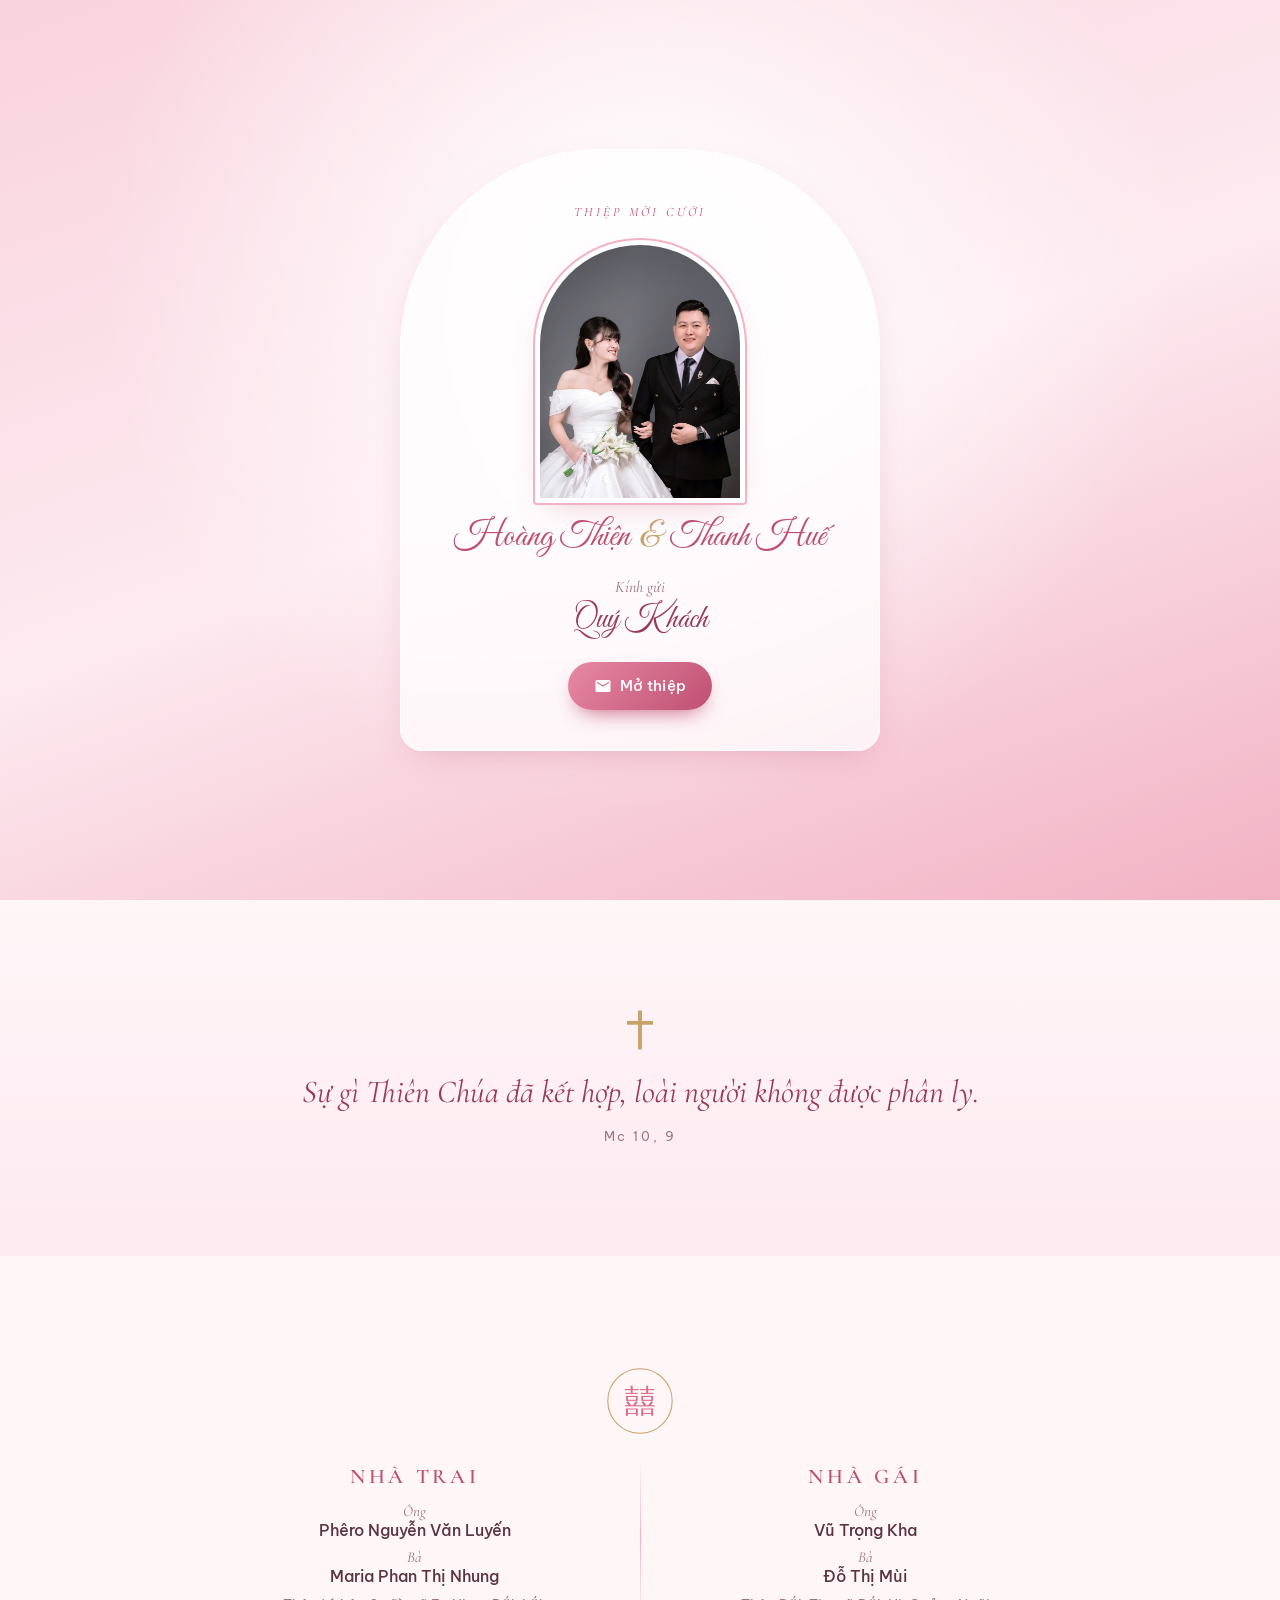
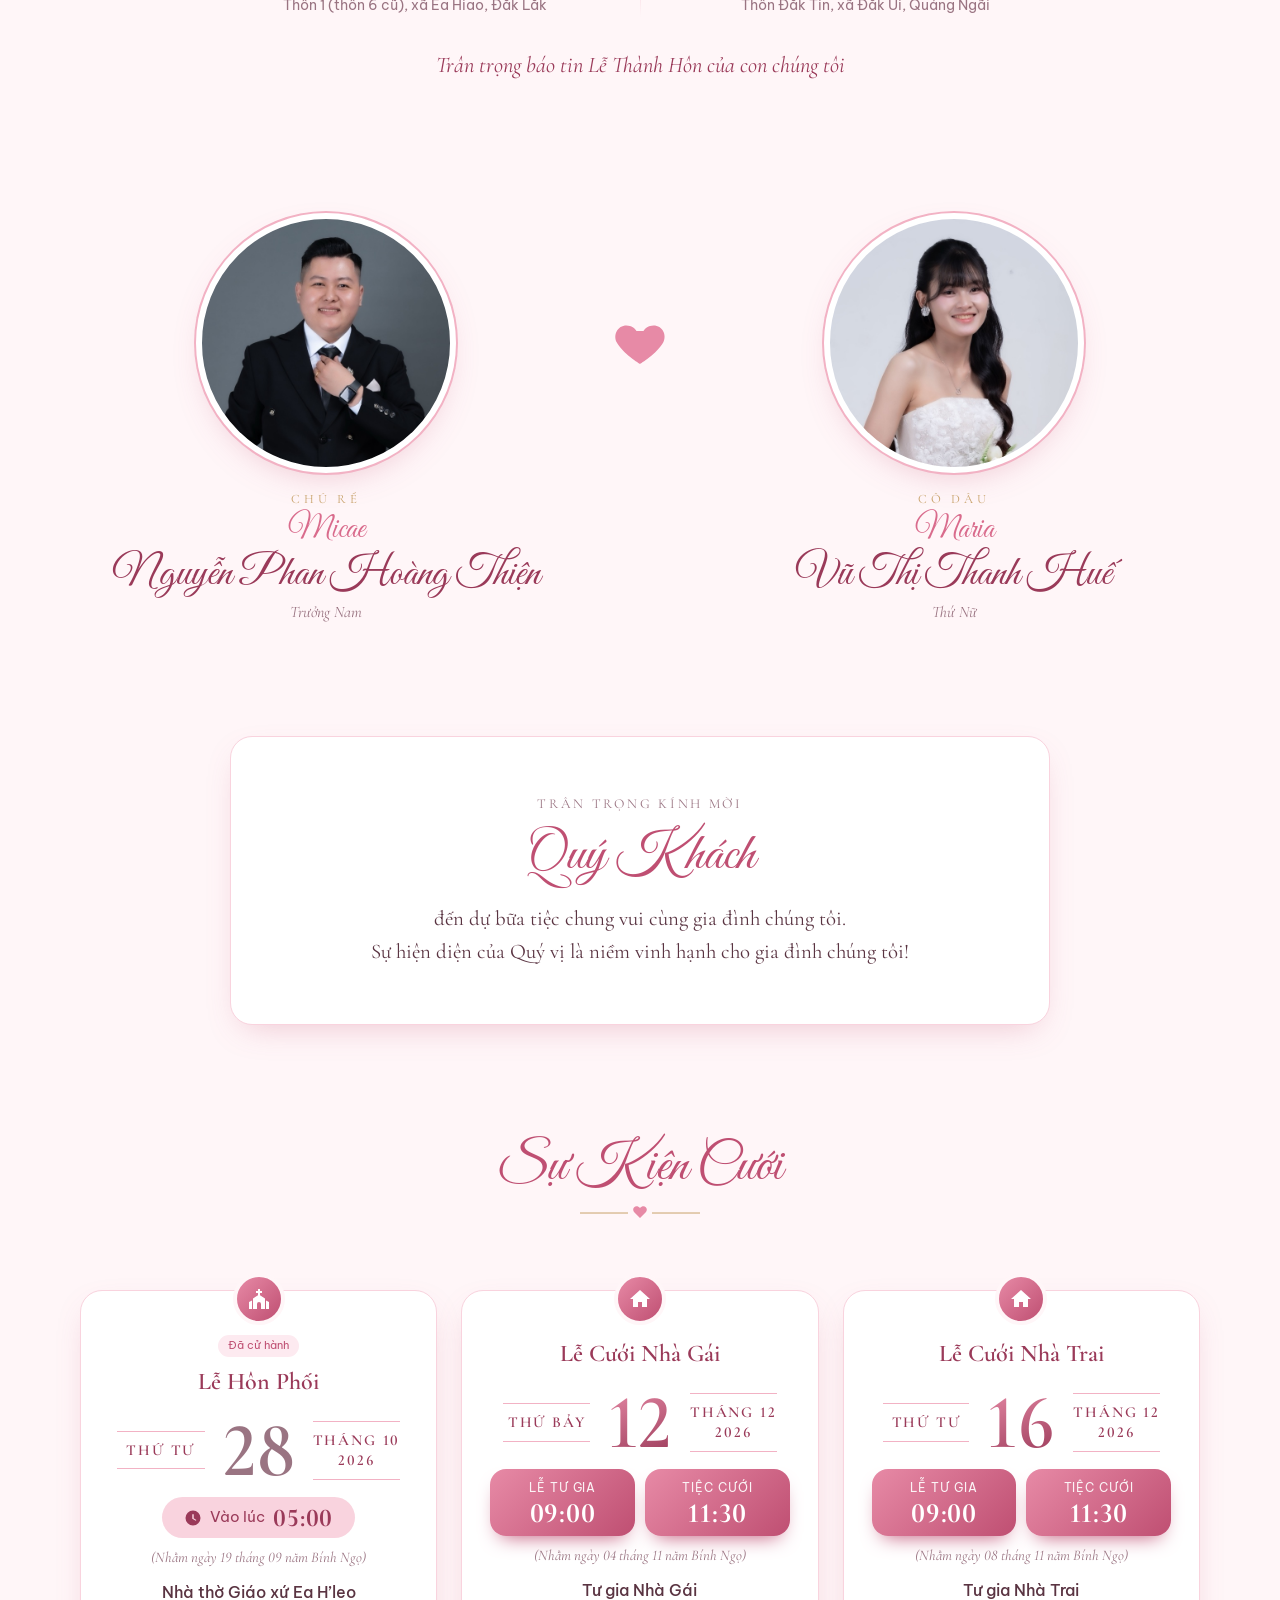
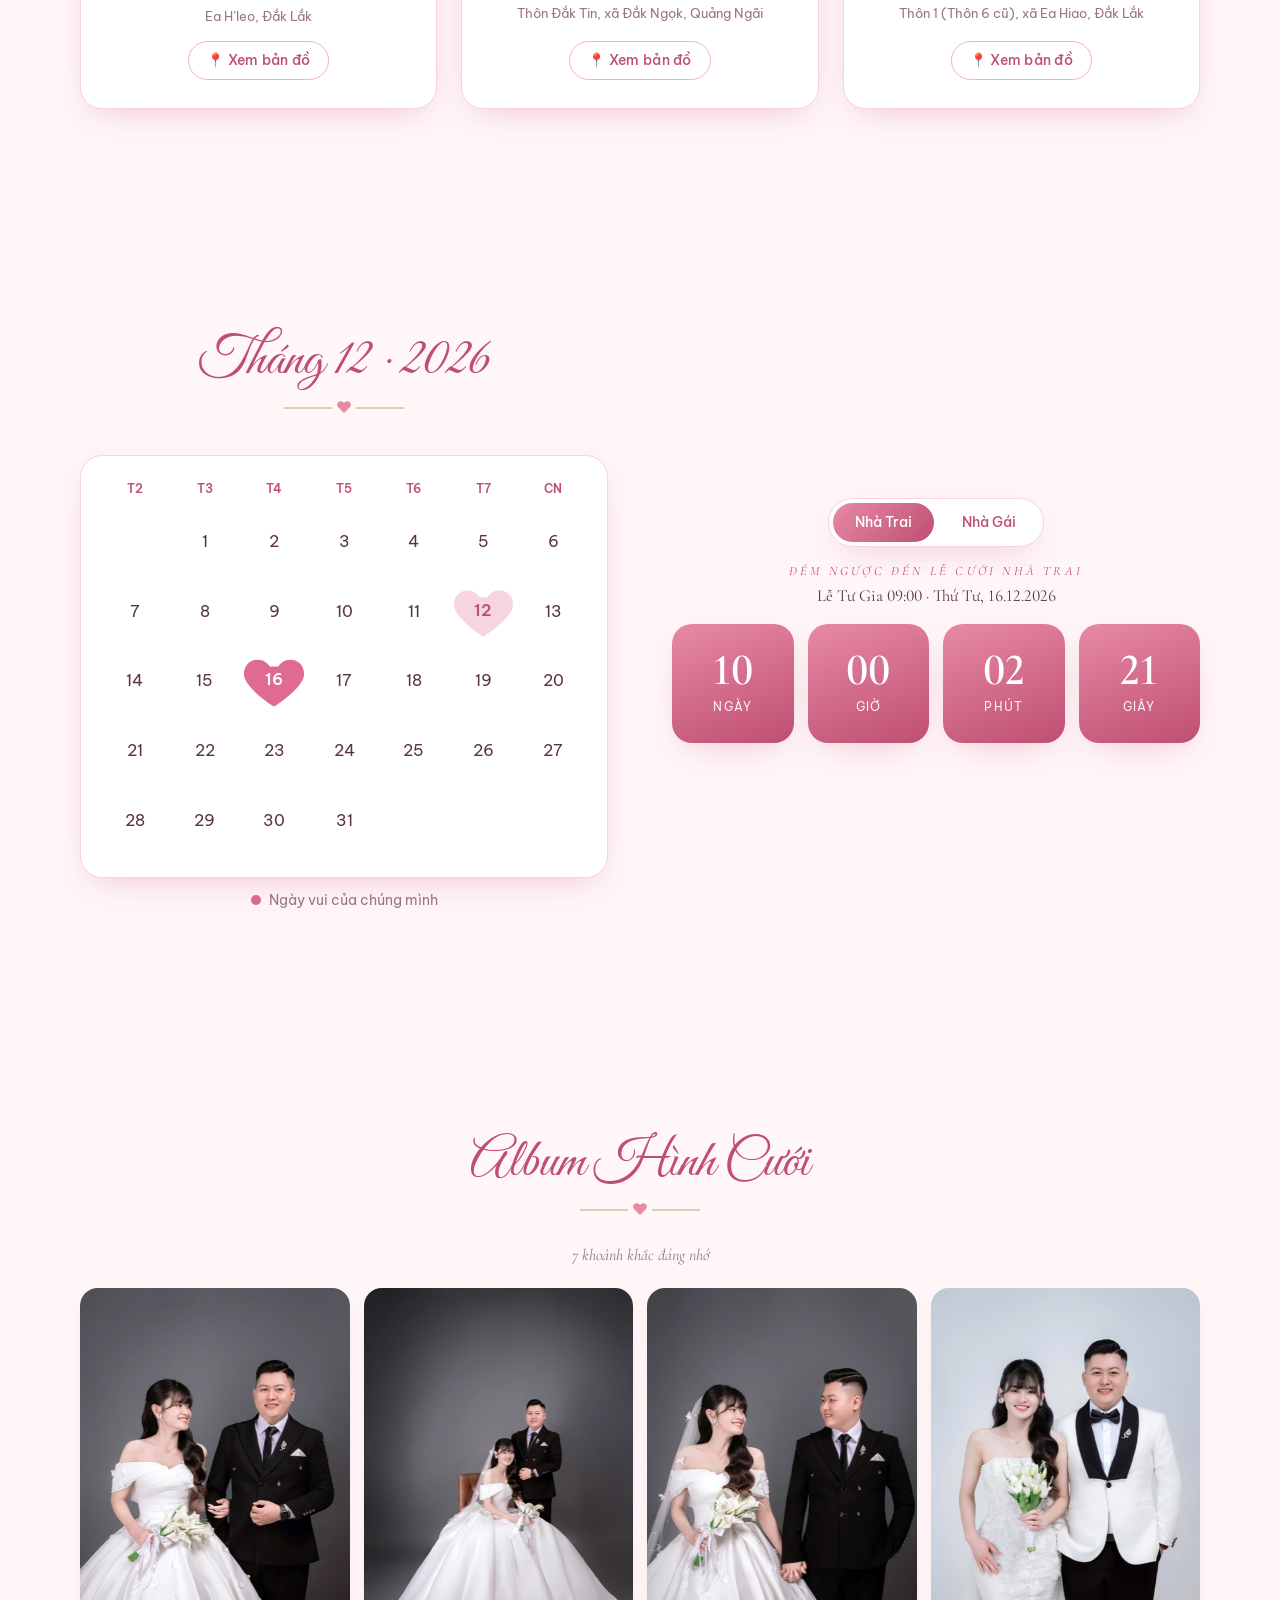
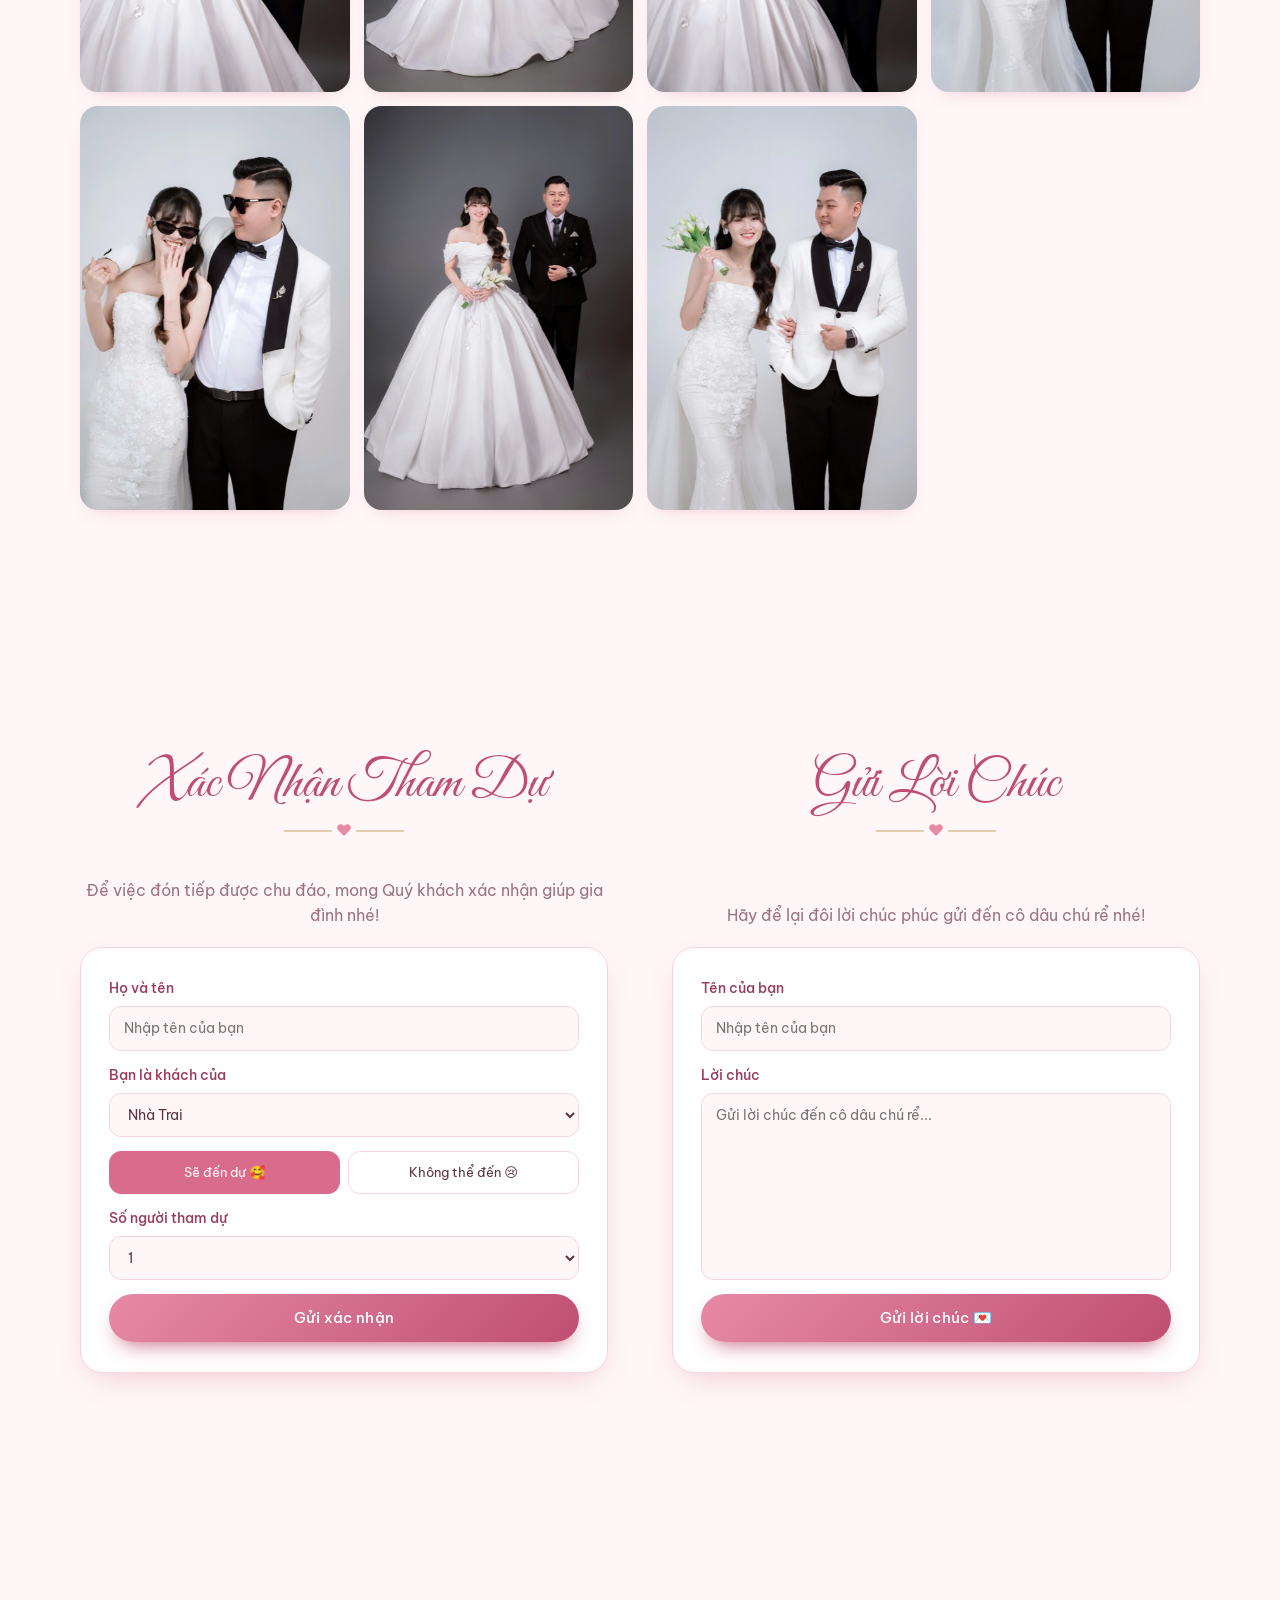
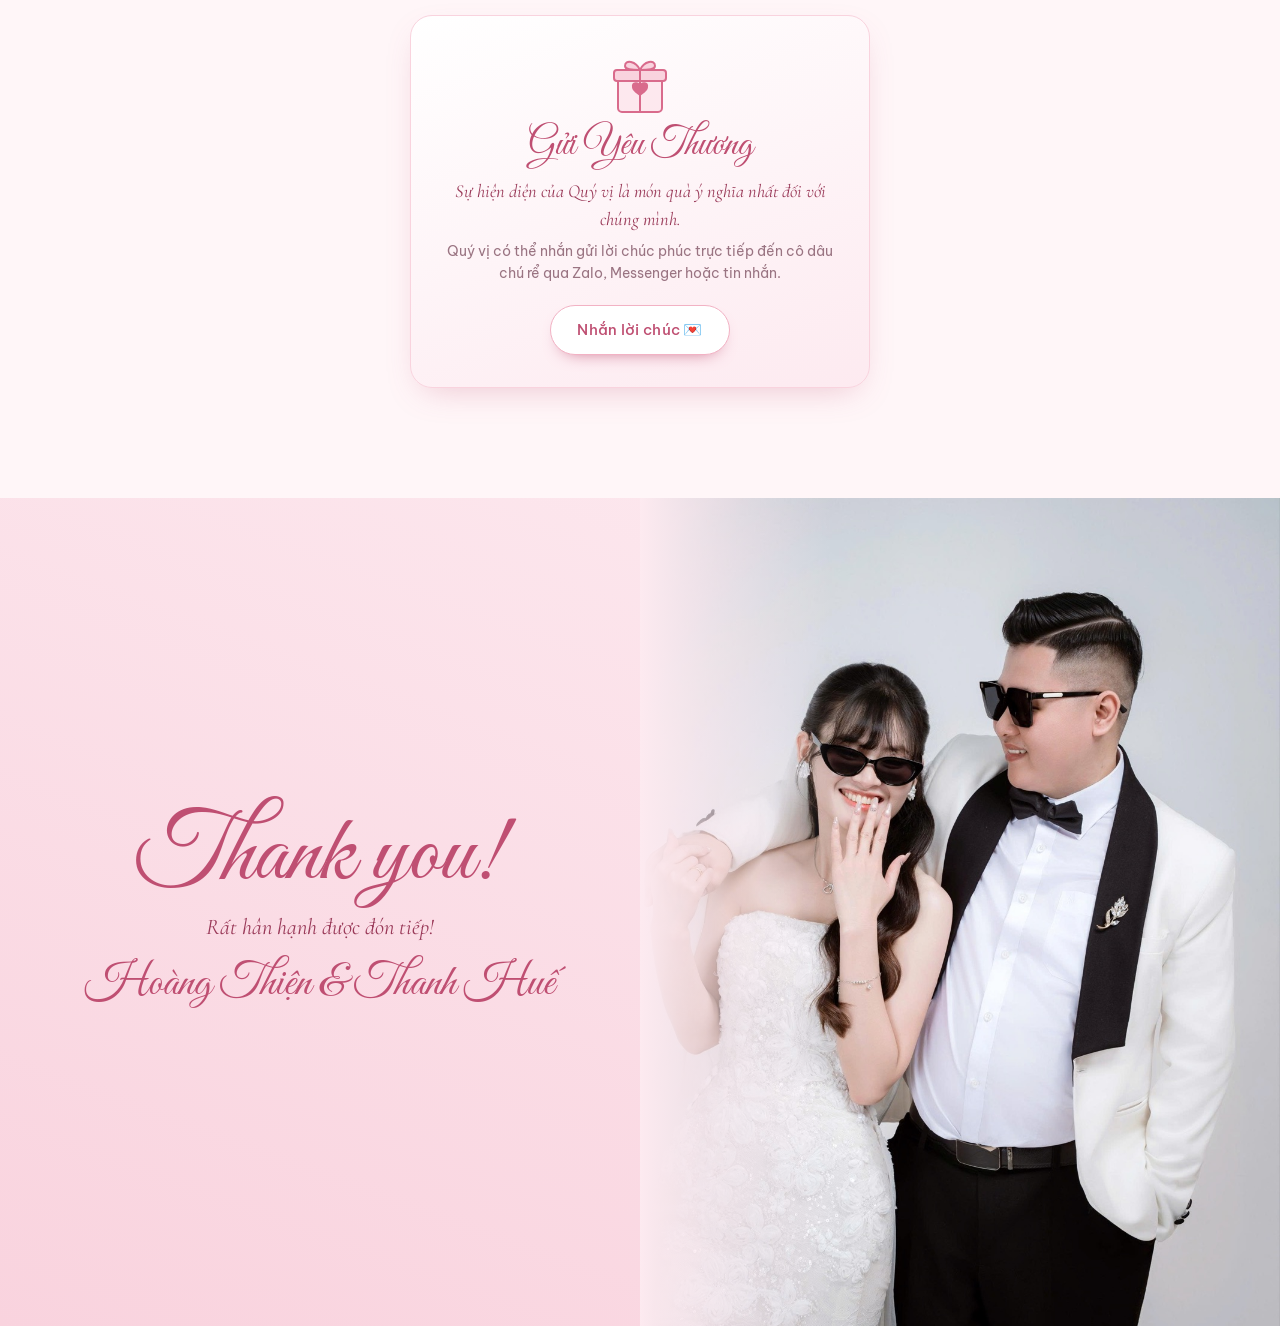
==== commit 9d914237: "Bust CSS/JS cache so phones load the hero fix Co-Authored-By: Claude Opus 5.5 <noreply@anthropic.com" ====
--- a/index.html
+++ b/index.html
@@ -14,7 +14,7 @@
   <link rel="preconnect" href="https://fonts.gstatic.com" crossorigin />
   <link href="https://fonts.googleapis.com/css2?family=Great+Vibes&family=Dancing+Script:wght@500;700&family=Cormorant+Garamond:ital,wght@0,400;0,500;0,600;1,400;1,500&family=Be+Vietnam+Pro:wght@300;400;500;600&display=swap&subset=vietnamese" rel="stylesheet" />
   <link rel="preload" as="image" href="ima/web/anh-2.jpg" fetchpriority="high" />
-  <link rel="stylesheet" href="css/style.css" />
+  <link rel="stylesheet" href="css/style.css?v=2" />
 </head>
 <body class="locked">
 
@@ -267,8 +267,8 @@
 
   <div class="toast" id="toast" role="status"></div>
 
-  <script src="js/config.js"></script>
-  <script src="js/gallery.js"></script>
-  <script src="js/main.js"></script>
+  <script src="js/config.js?v=2"></script>
+  <script src="js/gallery.js?v=2"></script>
+  <script src="js/main.js?v=2"></script>
 </body>
 </html>
--- a/css/style.css
+++ b/css/style.css
@@ -566,8 +566,10 @@
   }
   /* Ảnh chiếm phần trên, đúng tỉ lệ 2:3, chừa chỗ cho chữ bên dưới */
   .hero-img, .thanks-img {
-    inset: 0 0 auto 0; width: 100%; aspect-ratio: 2 / 3;
-    max-height: calc(100svh - 240px); min-height: 320px;
+    /* Không dùng aspect-ratio: Safari iOS co chiều rộng khi chạm max-height */
+    inset: 0 0 auto 0; width: 100%;
+    height: max(320px, min(150vw, calc(100vh - 240px)));
+    height: max(320px, min(150vw, calc(100svh - 240px)));
     animation: none; transform: none;
     background-position: center 18%;
     -webkit-mask-image: linear-gradient(to bottom, #000 70%, rgba(0,0,0,.6) 85%, transparent 100%);
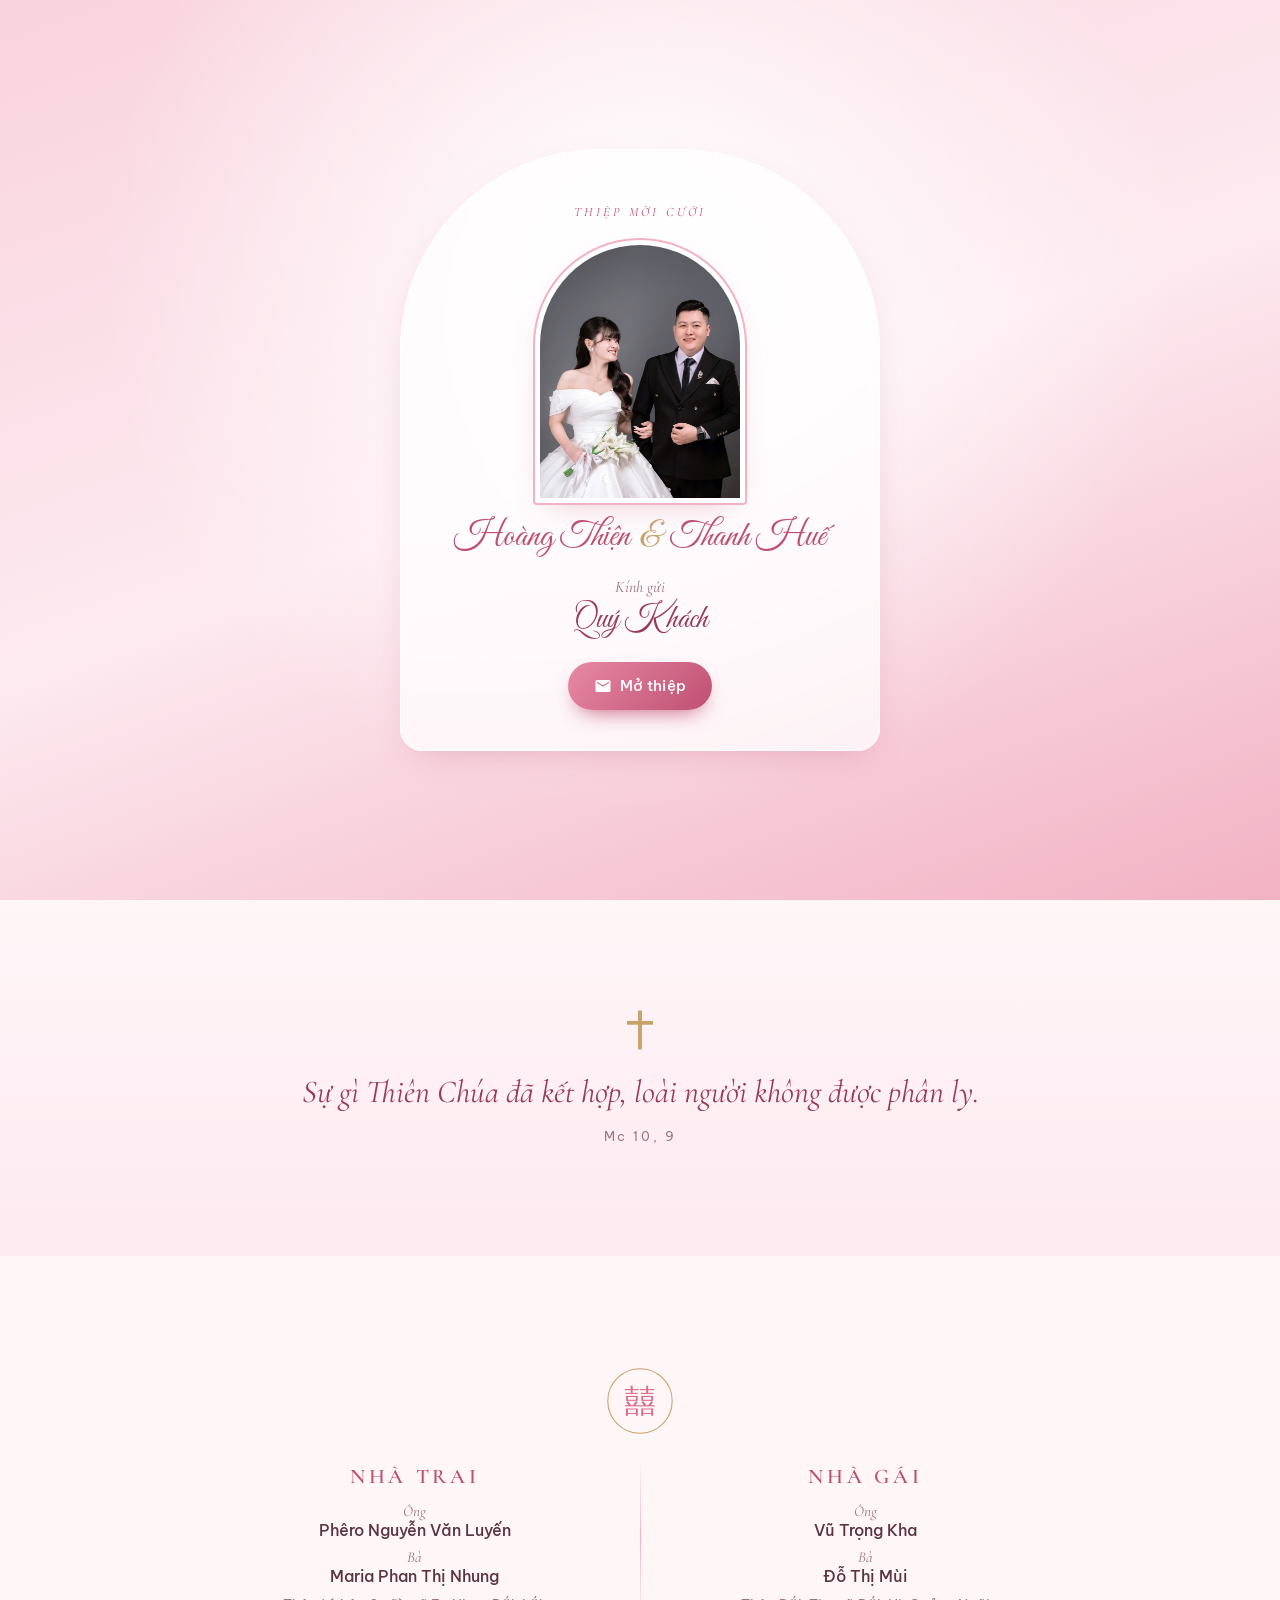
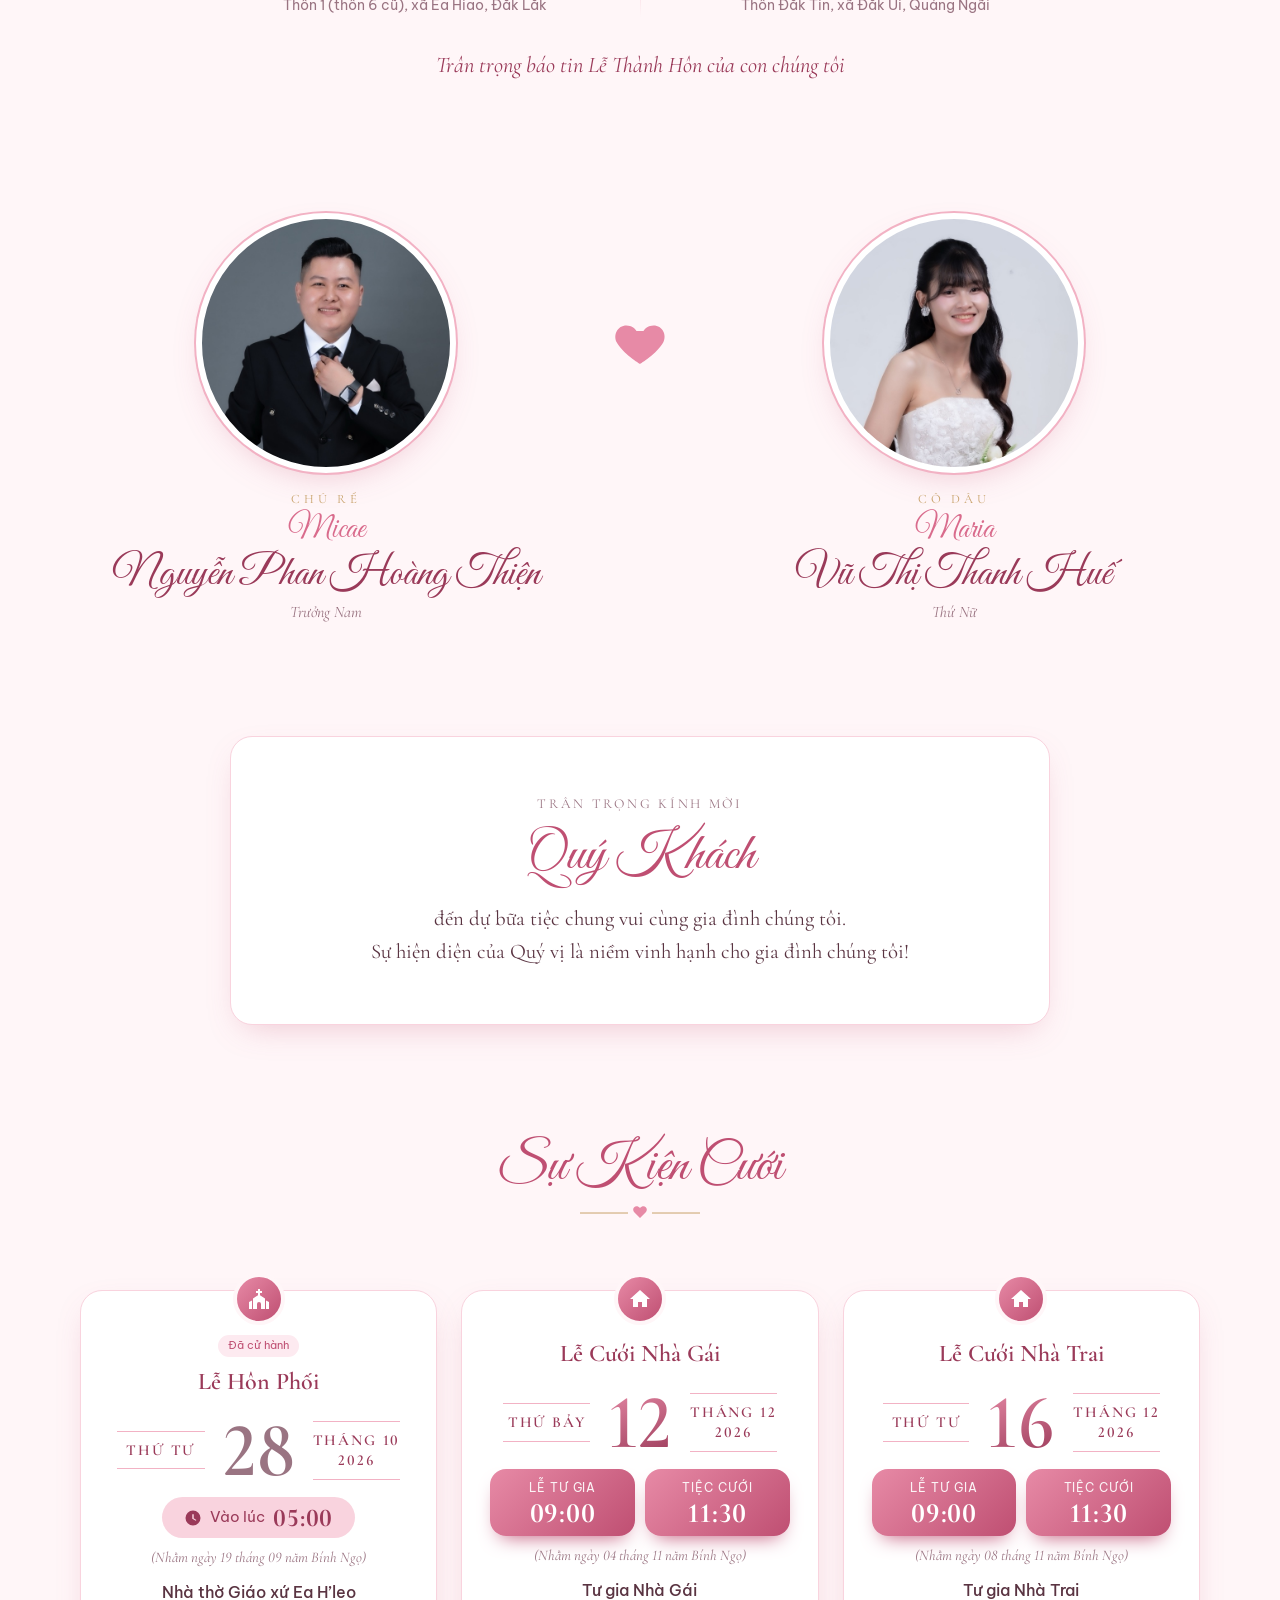
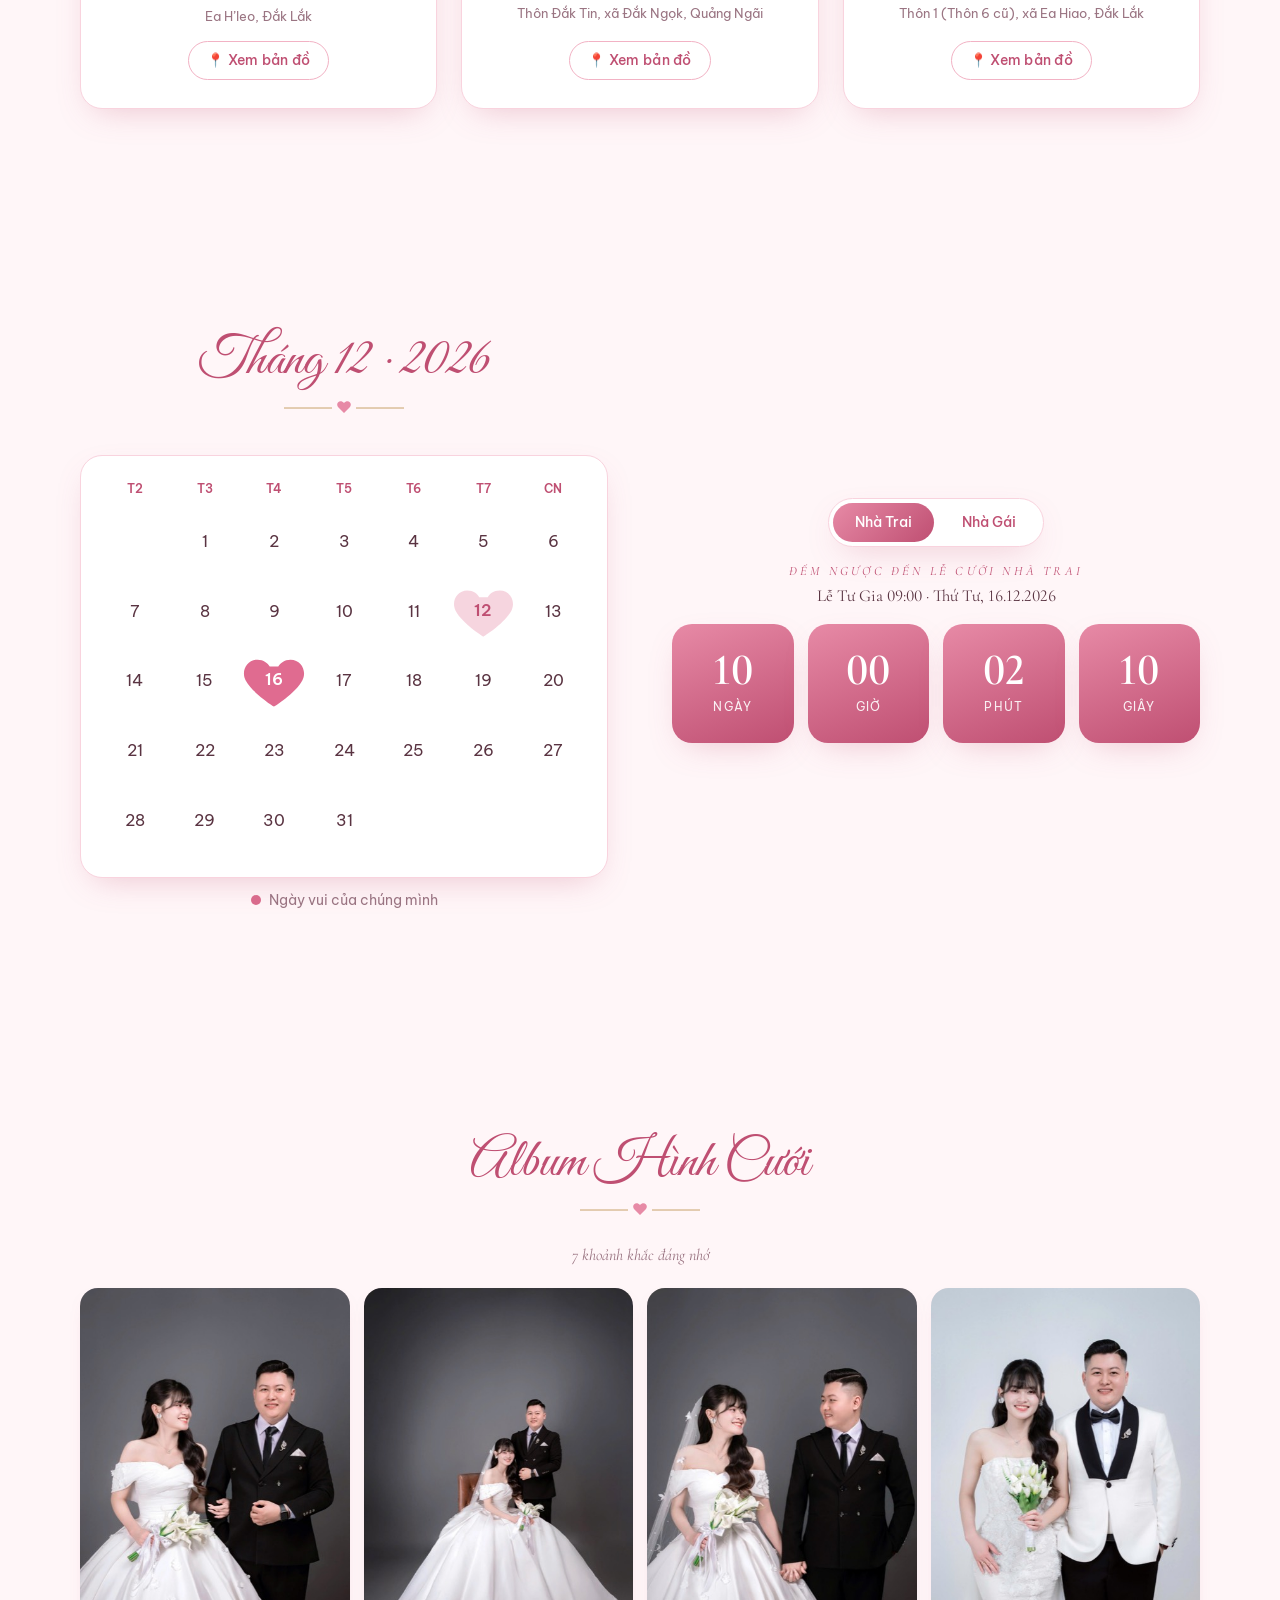
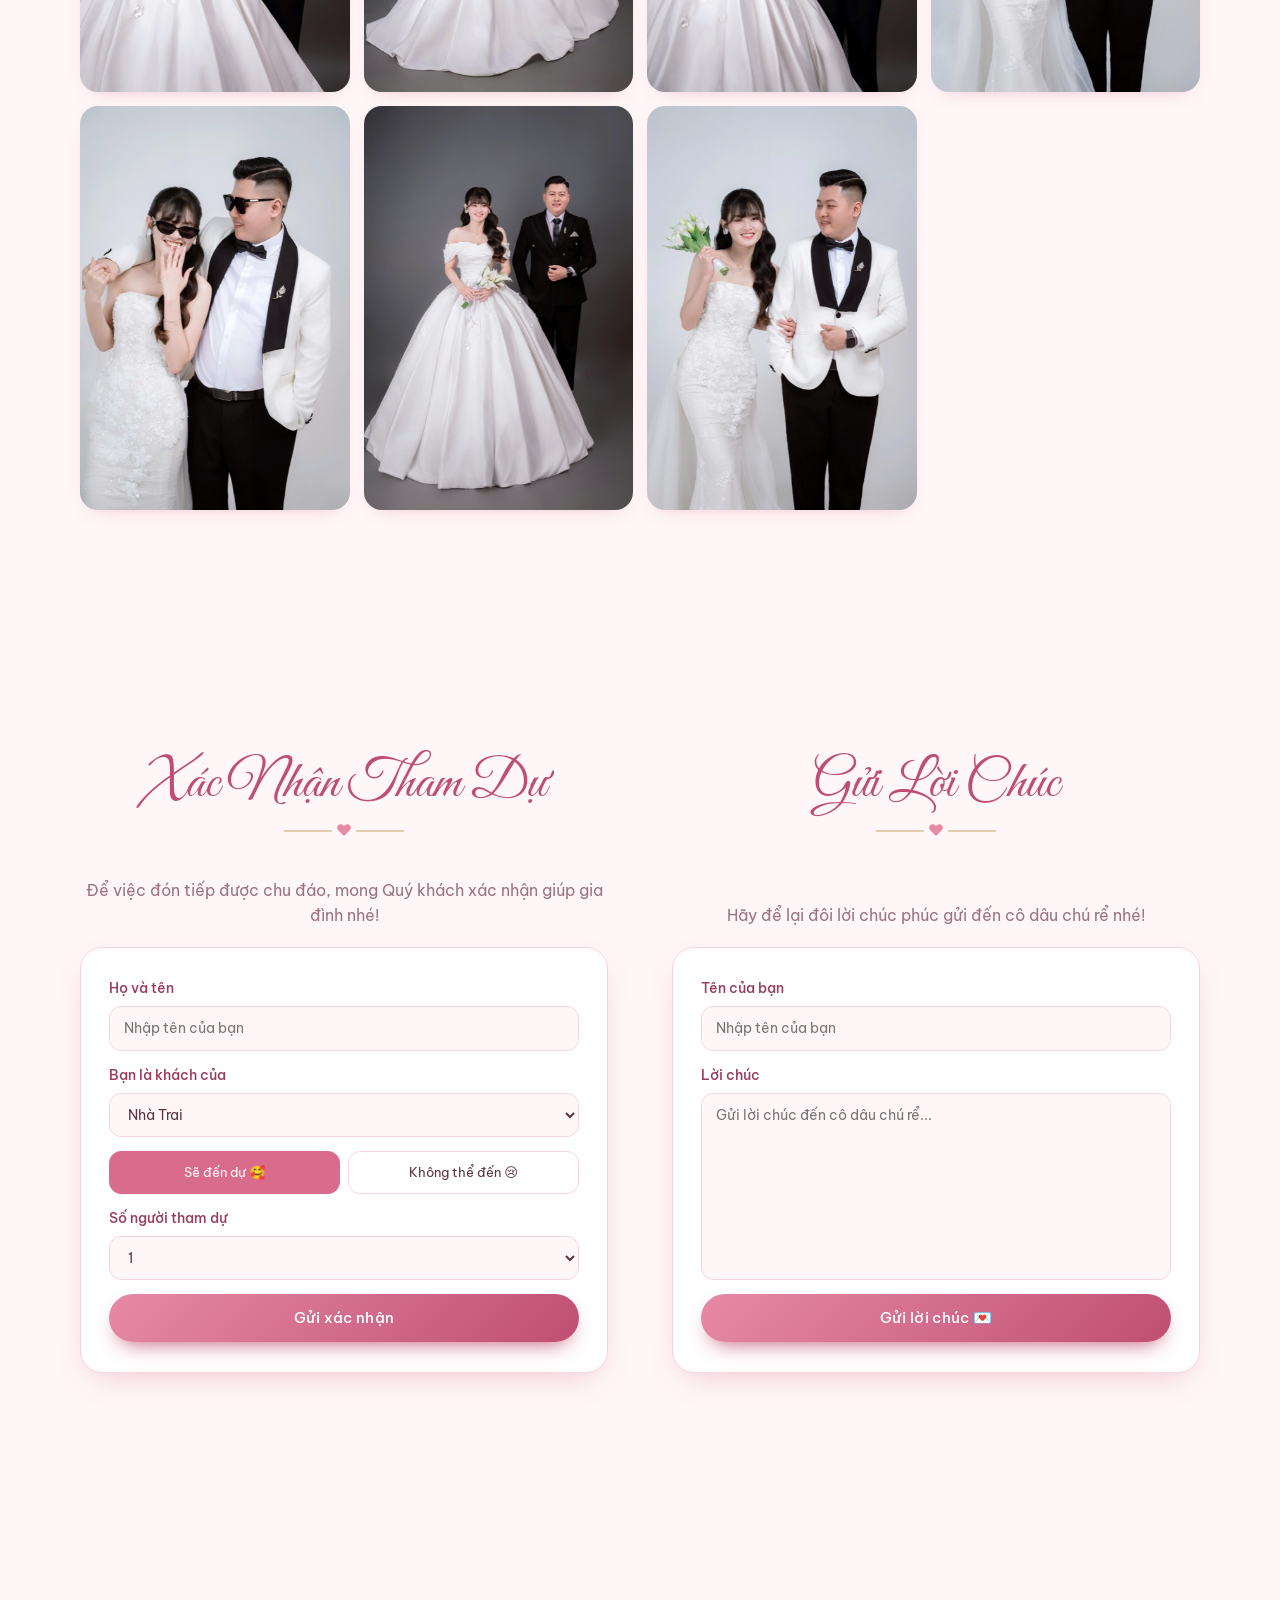
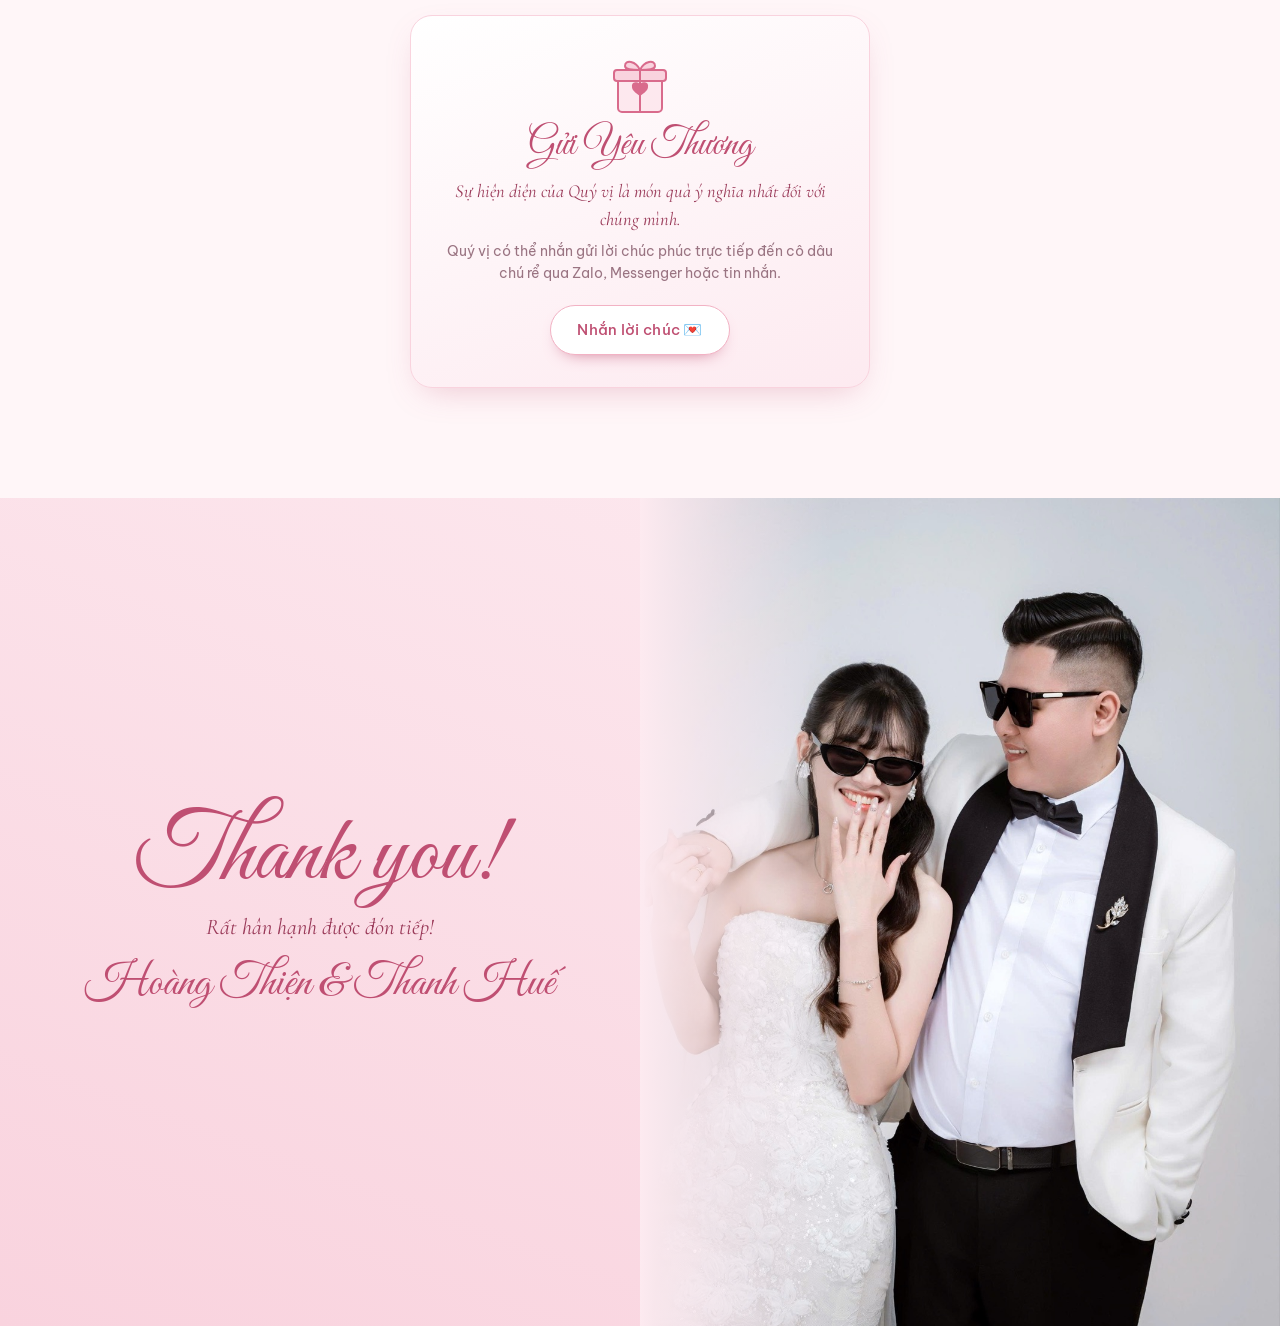
==== commit b0546113: "Connect RSVP and wishes to Google Sheets Co-Authored-By: Claude Opus 5.5 <noreply@anthropic.com>" ====
--- a/index.html
+++ b/index.html
@@ -14,7 +14,7 @@
   <link rel="preconnect" href="https://fonts.gstatic.com" crossorigin />
   <link href="https://fonts.googleapis.com/css2?family=Great+Vibes&family=Dancing+Script:wght@500;700&family=Cormorant+Garamond:ital,wght@0,400;0,500;0,600;1,400;1,500&family=Be+Vietnam+Pro:wght@300;400;500;600&display=swap&subset=vietnamese" rel="stylesheet" />
   <link rel="preload" as="image" href="ima/web/anh-2.jpg" fetchpriority="high" />
-  <link rel="stylesheet" href="css/style.css?v=2" />
+  <link rel="stylesheet" href="css/style.css?v=3" />
 </head>
 <body class="locked">
 
@@ -267,8 +267,8 @@
 
   <div class="toast" id="toast" role="status"></div>
 
-  <script src="js/config.js?v=2"></script>
-  <script src="js/gallery.js?v=2"></script>
-  <script src="js/main.js?v=2"></script>
+  <script src="js/config.js?v=3"></script>
+  <script src="js/gallery.js?v=3"></script>
+  <script src="js/main.js?v=3"></script>
 </body>
 </html>
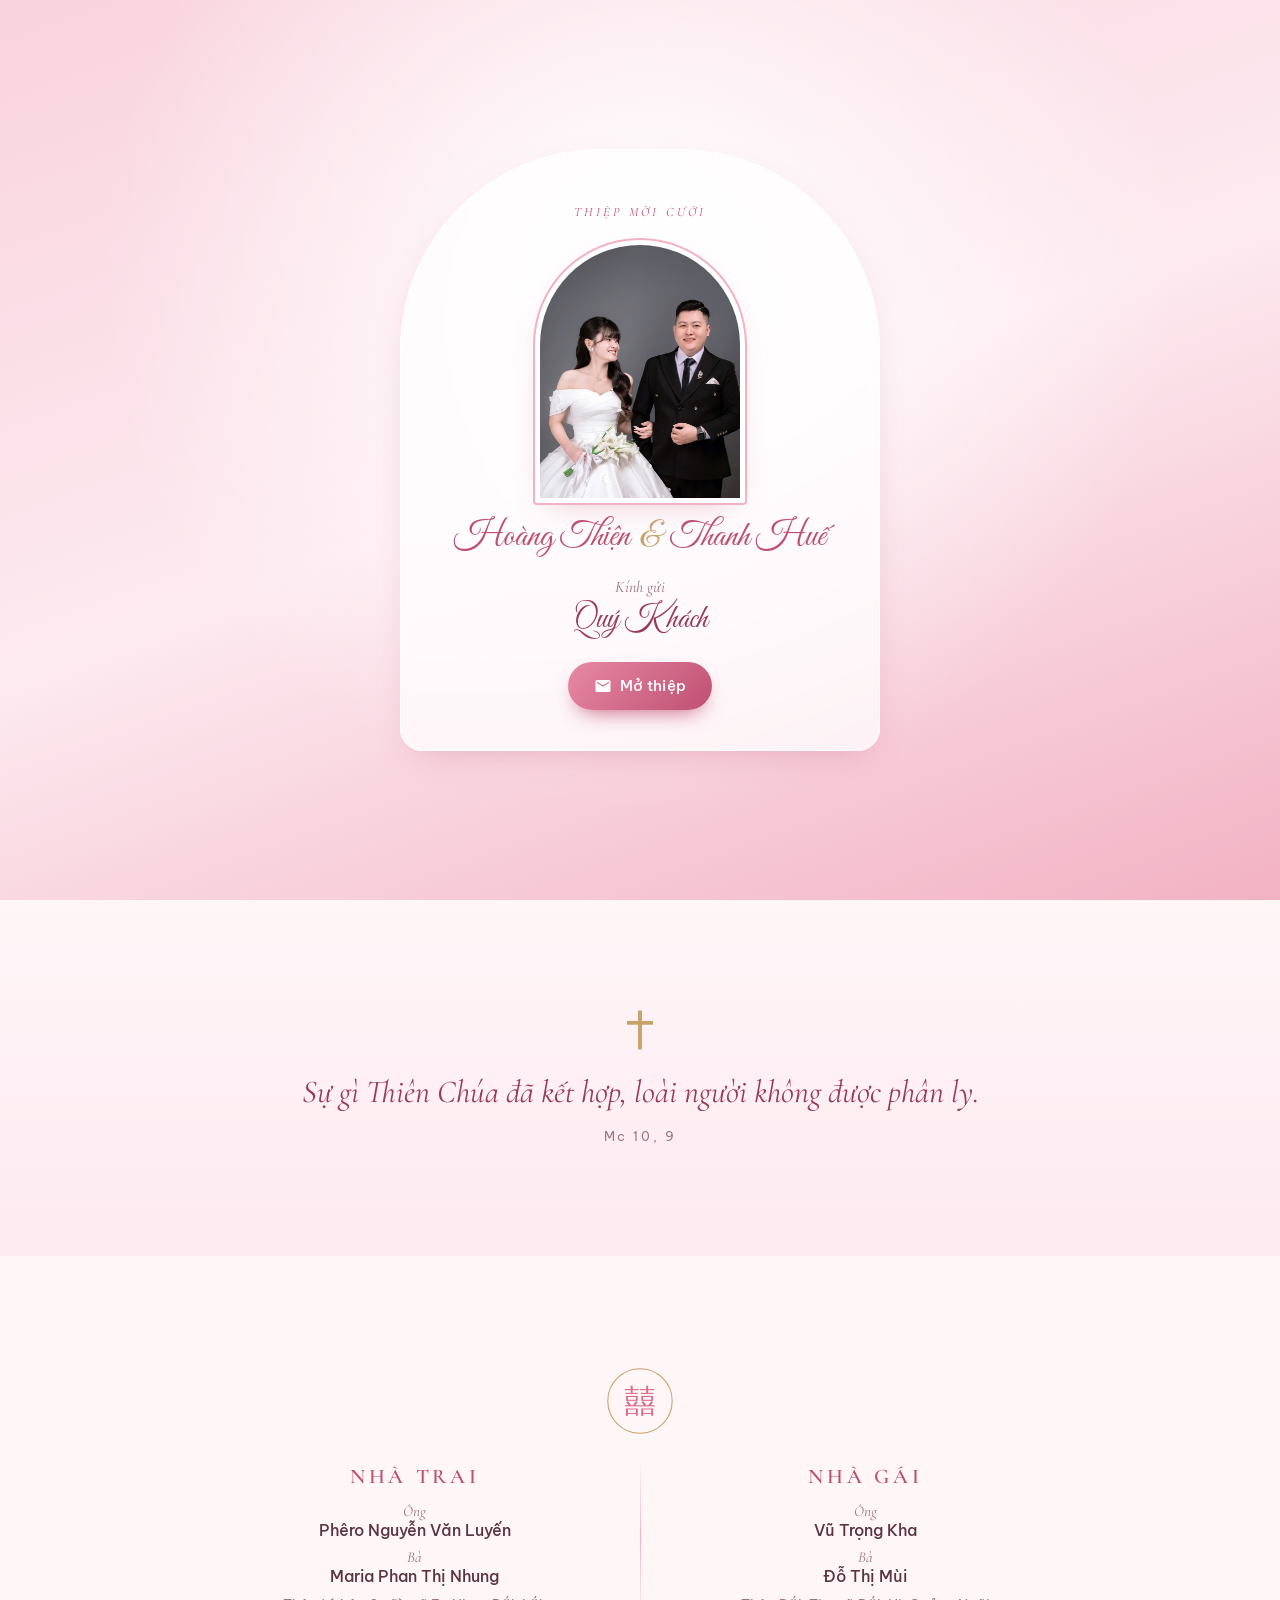
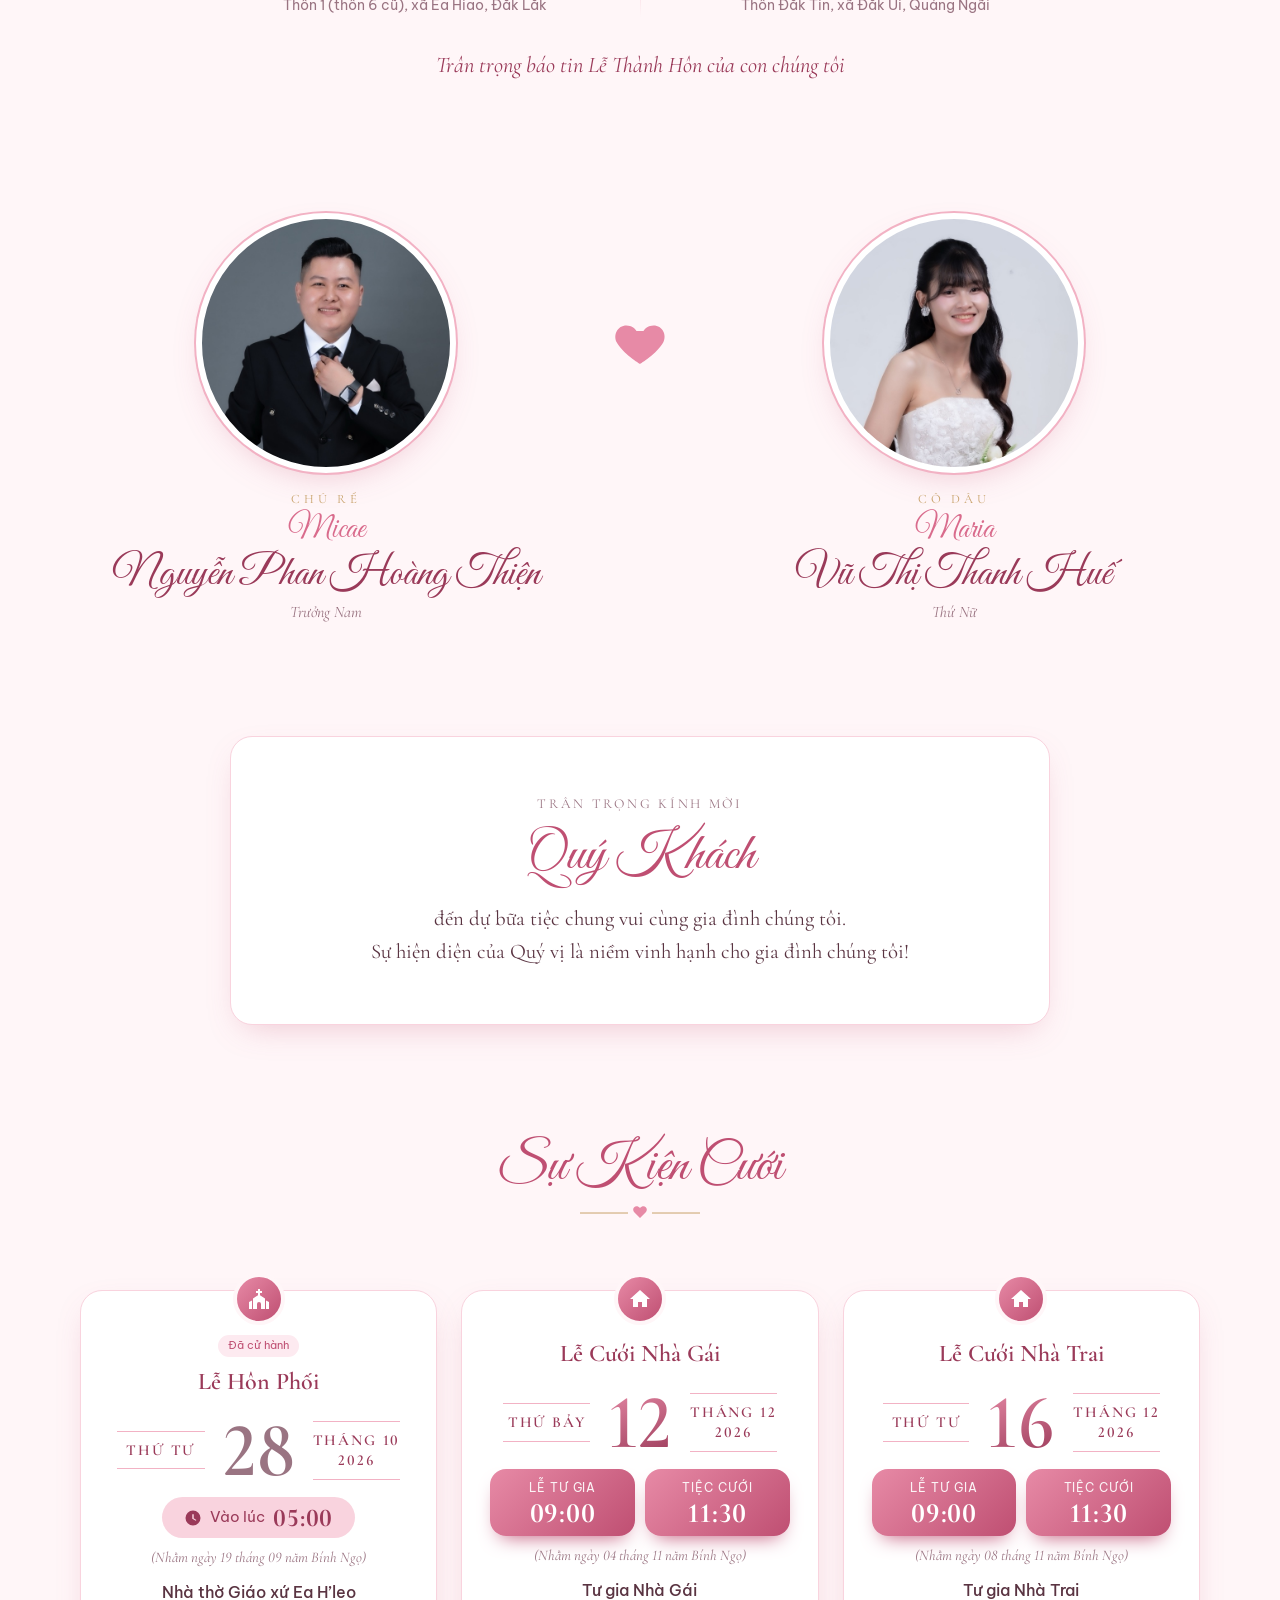
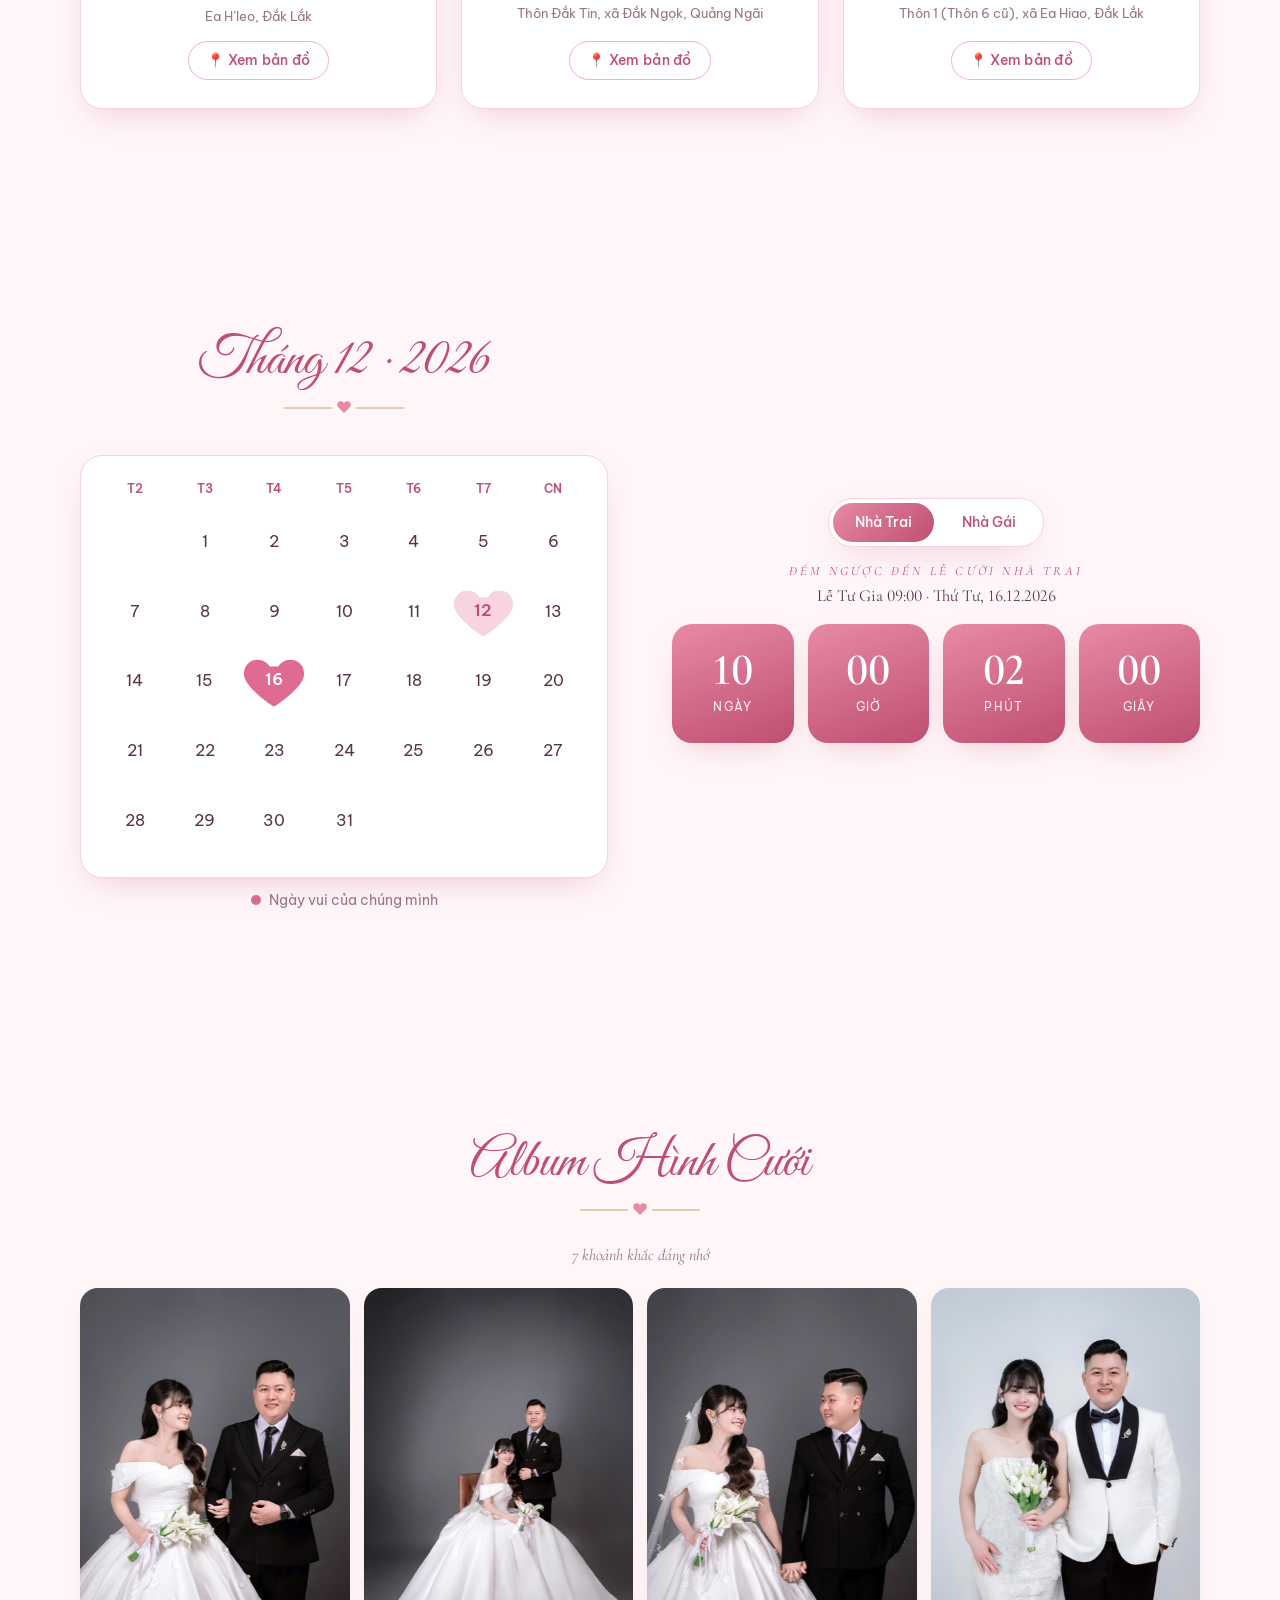
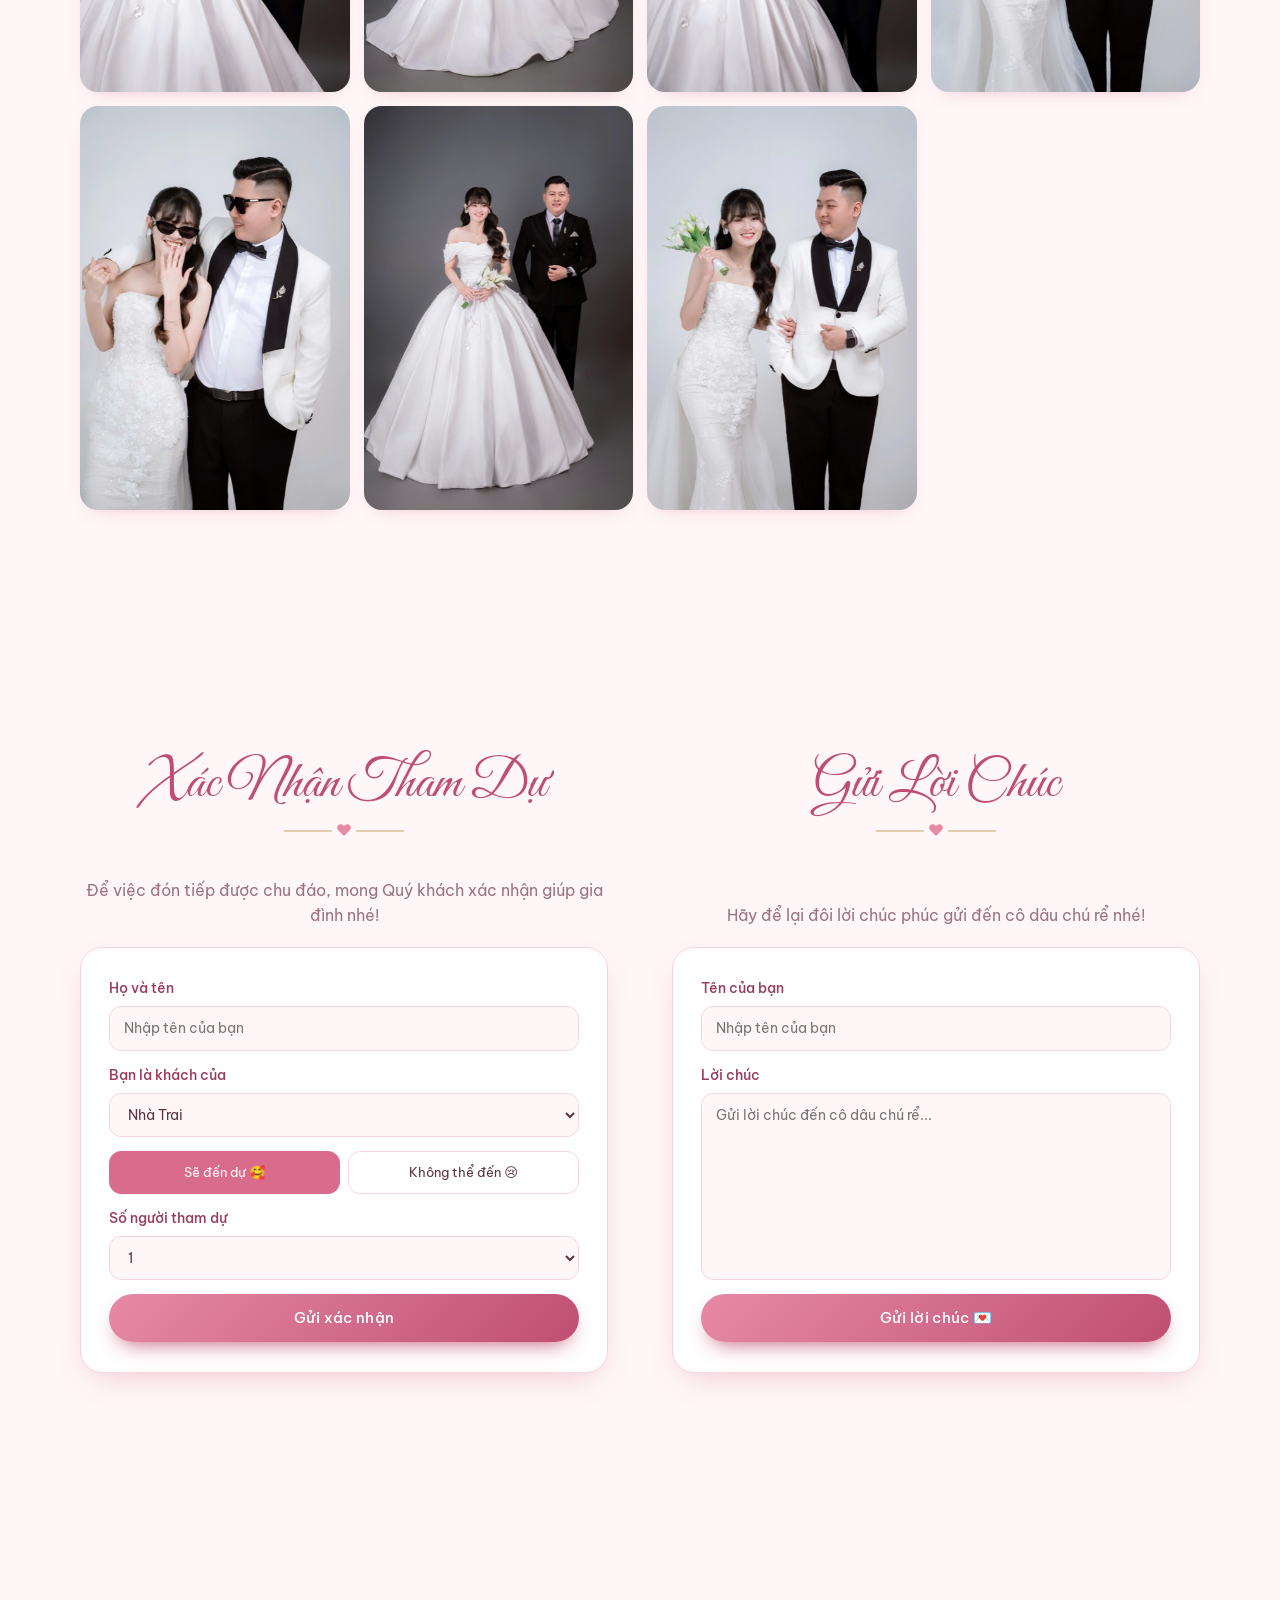
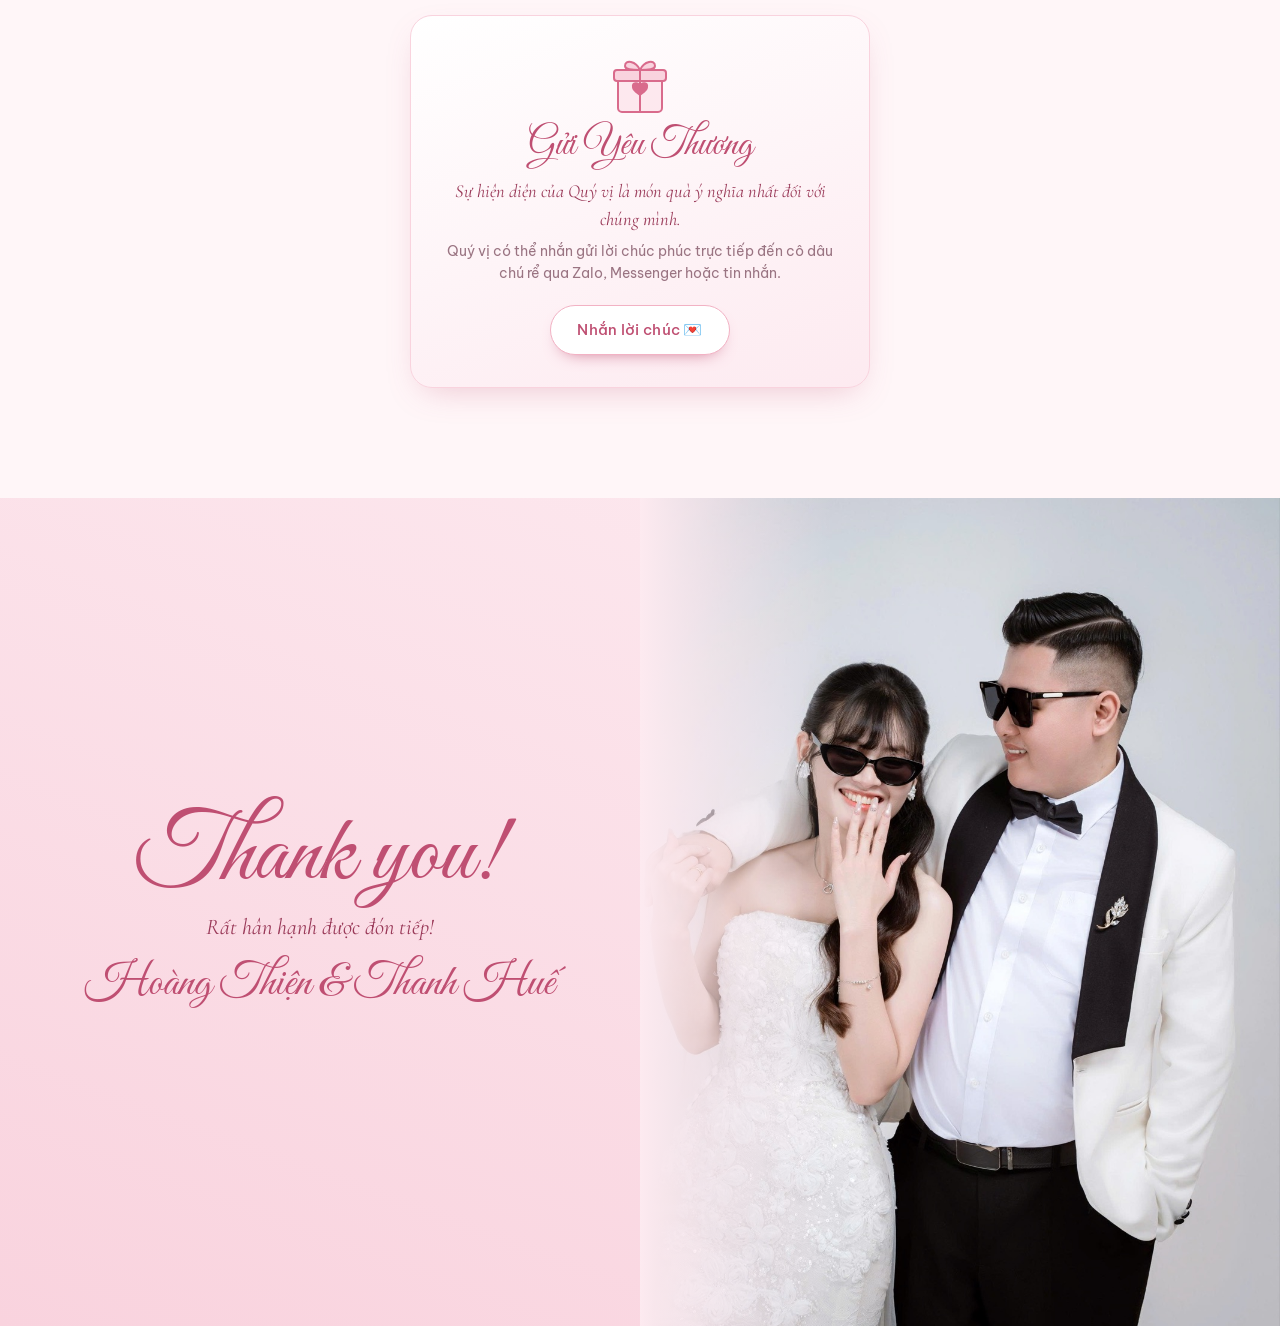
==== commit c4be3287: "Load guest names from Google Sheet instead of guests.txt Co-Authored-By: Claude Opus 5.5 <noreply@an" ====
--- a/index.html
+++ b/index.html
@@ -14,7 +14,7 @@
   <link rel="preconnect" href="https://fonts.gstatic.com" crossorigin />
   <link href="https://fonts.googleapis.com/css2?family=Great+Vibes&family=Dancing+Script:wght@500;700&family=Cormorant+Garamond:ital,wght@0,400;0,500;0,600;1,400;1,500&family=Be+Vietnam+Pro:wght@300;400;500;600&display=swap&subset=vietnamese" rel="stylesheet" />
   <link rel="preload" as="image" href="ima/web/anh-2.jpg" fetchpriority="high" />
-  <link rel="stylesheet" href="css/style.css?v=3" />
+  <link rel="stylesheet" href="css/style.css?v=4" />
 </head>
 <body class="locked">
 
@@ -267,8 +267,8 @@
 
   <div class="toast" id="toast" role="status"></div>
 
-  <script src="js/config.js?v=3"></script>
-  <script src="js/gallery.js?v=3"></script>
-  <script src="js/main.js?v=3"></script>
+  <script src="js/config.js?v=4"></script>
+  <script src="js/gallery.js?v=4"></script>
+  <script src="js/main.js?v=4"></script>
 </body>
 </html>
